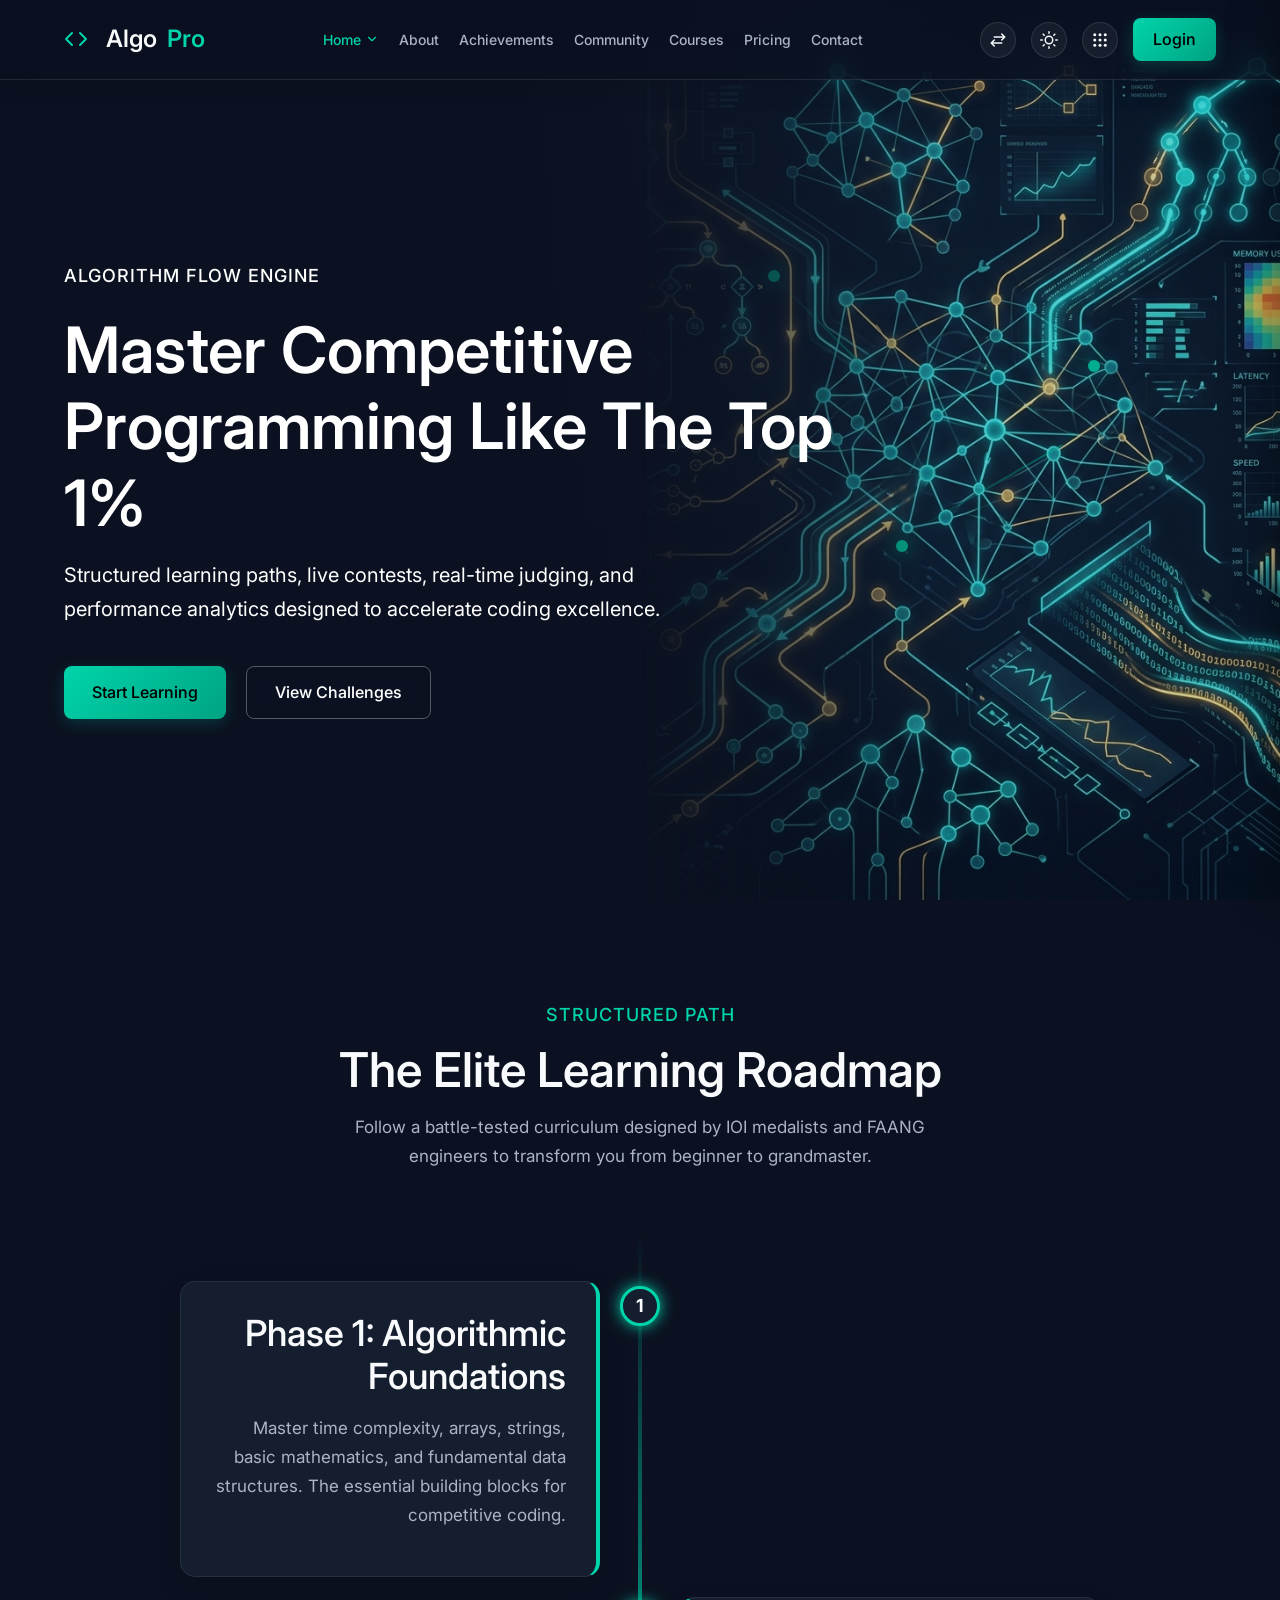
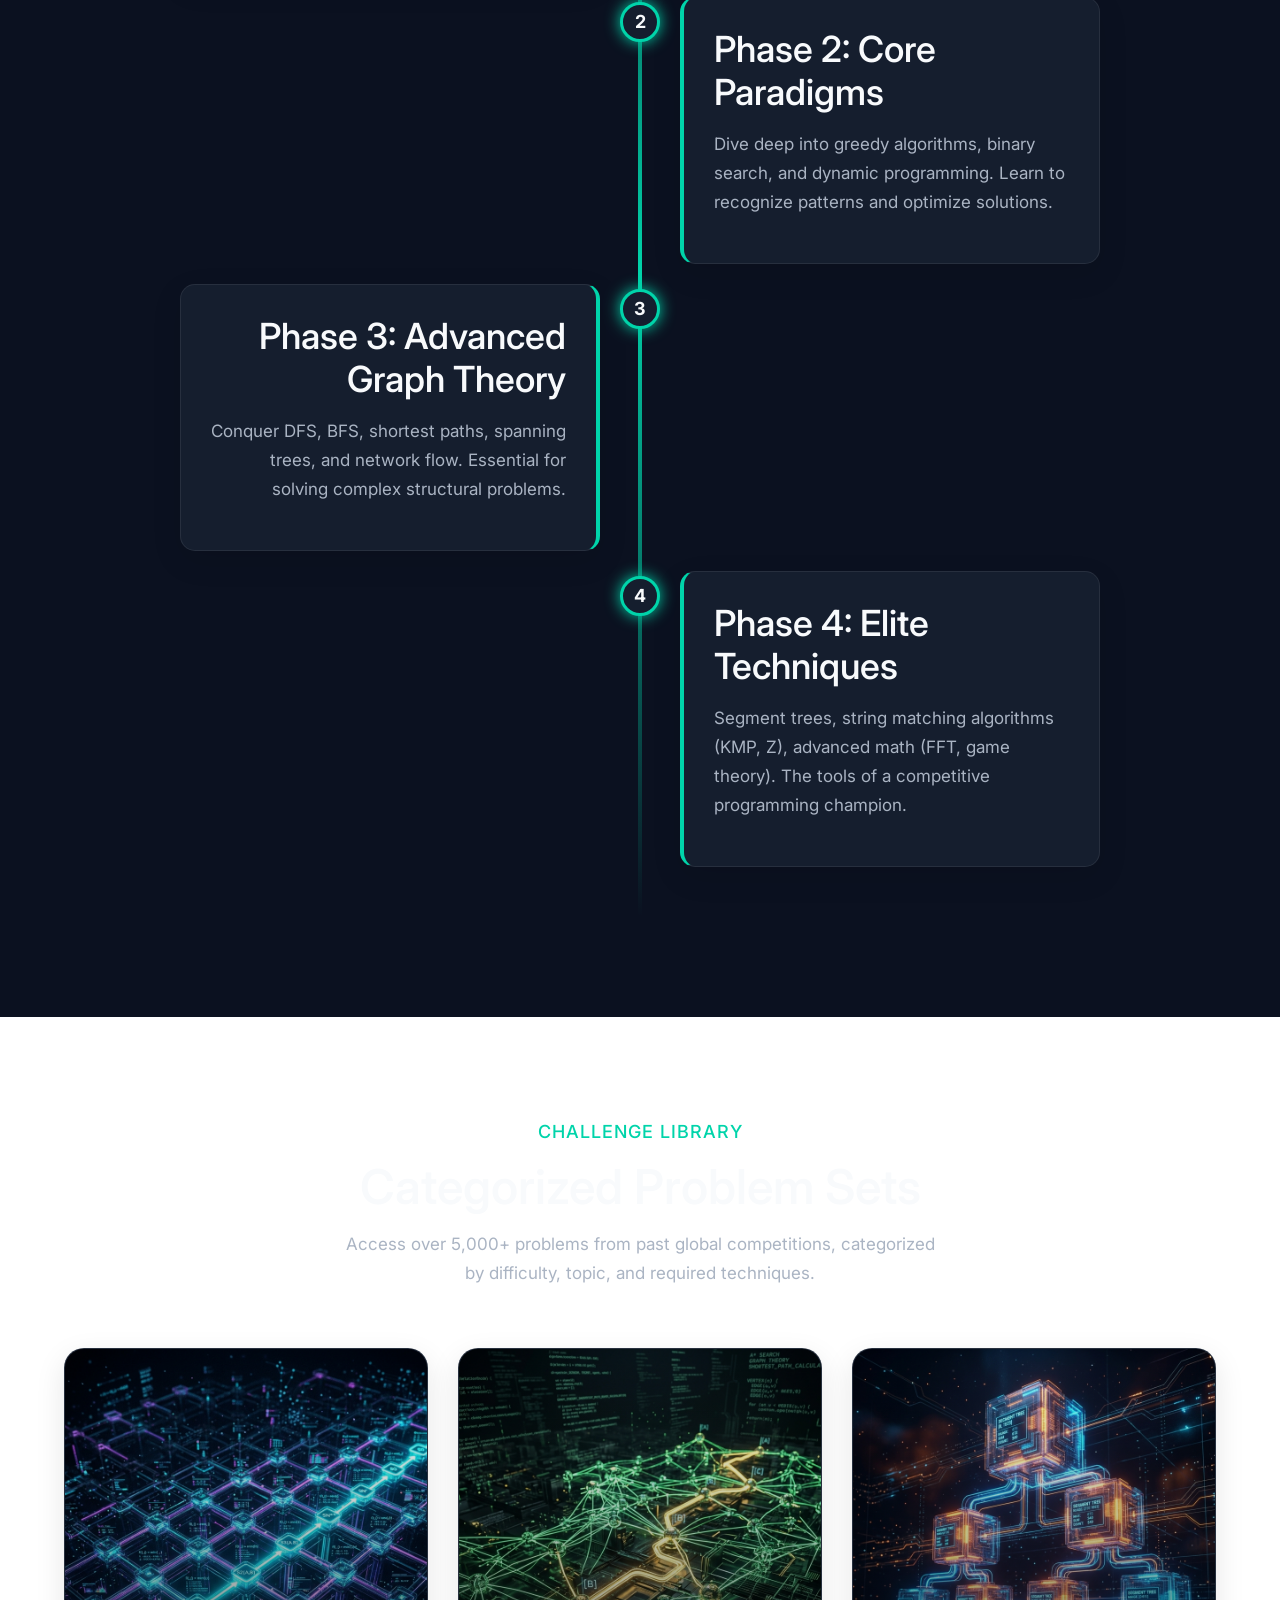
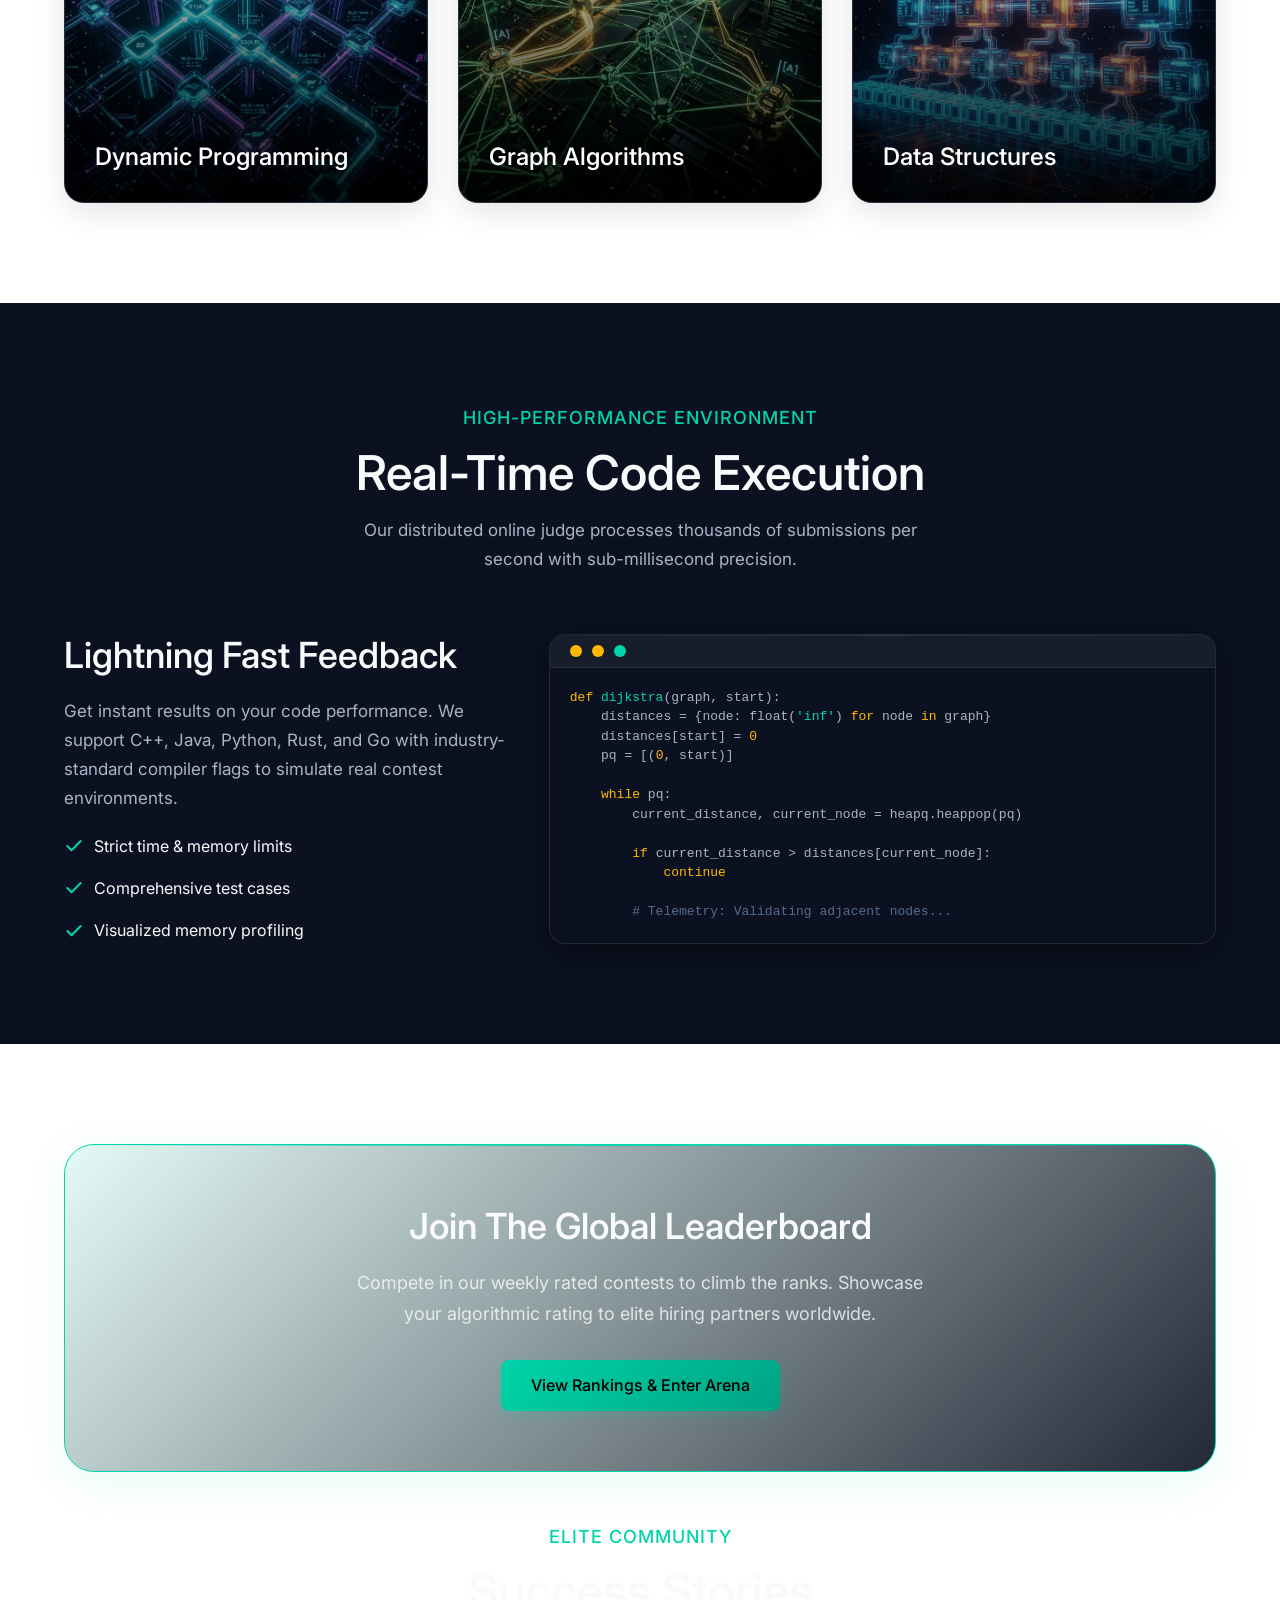
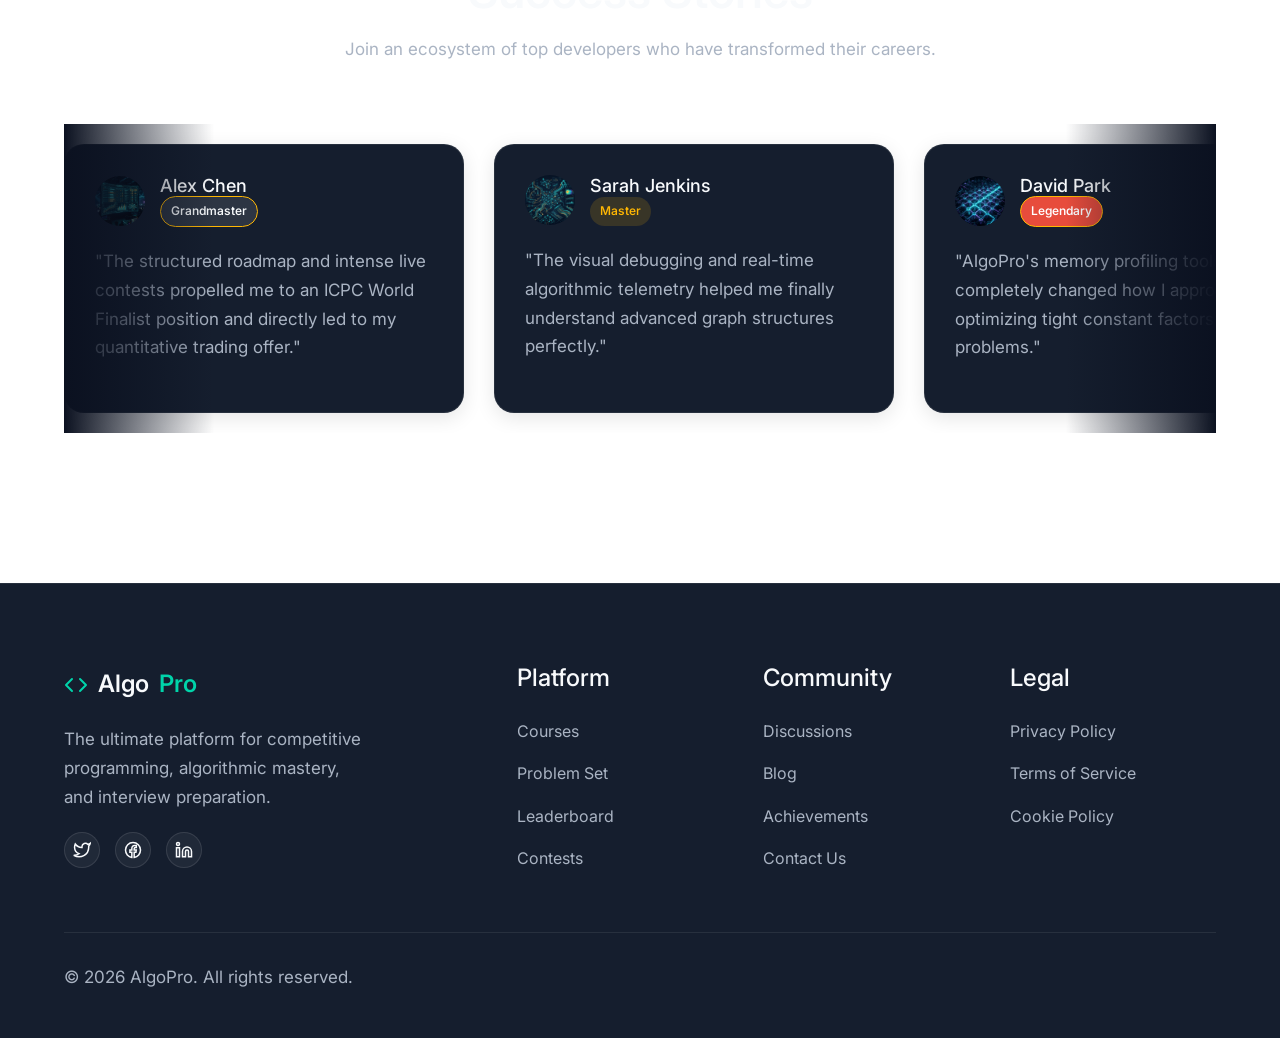
==== index.html @ b894b146 "Initial commit" ====
<!DOCTYPE html>
<html lang="en" data-theme="dark">
<head>
    <meta charset="UTF-8">
    <meta name="viewport" content="width=device-width, initial-scale=1.0">
    <title>AlgoPro | Competitive Programming & Algorithm Training</title>
    <meta name="description" content="Master Competitive Programming Like The Top 1%. Structured learning paths, live contests, real-time judging, and performance analytics designed to accelerate coding excellence.">
    <link rel="stylesheet" href="css/style.css">
    <link rel="stylesheet" href="css/rtl.css">
    <style>
        /* Home 1 Specific Animations */
        .algo-engine-container {
            position: absolute;
            top: 0;
            right: 0;
            width: 50%;
            height: 100%;
            overflow: hidden;
            z-index: 1;
            background-image: url('images/hero_1.png');
            background-size: cover;
            background-position: center;
            opacity: 0.8;
            mask-image: linear-gradient(to left, rgba(0,0,0,1) 50%, rgba(0,0,0,0) 100%);
            -webkit-mask-image: linear-gradient(to left, rgba(0,0,0,1) 50%, rgba(0,0,0,0) 100%);
        }

        [dir="rtl"] .algo-engine-container {
            right: auto;
            left: 0;
            mask-image: linear-gradient(to right, rgba(0,0,0,1) 50%, rgba(0,0,0,0) 100%);
            -webkit-mask-image: linear-gradient(to right, rgba(0,0,0,1) 50%, rgba(0,0,0,0) 100%);
        }

        .algo-node {
            position: absolute;
            width: 12px;
            height: 12px;
            background: var(--accent-color);
            border-radius: 50%;
            box-shadow: 0 0 20px var(--accent-color);
        }

        .algo-line {
            position: absolute;
            background: linear-gradient(90deg, transparent, var(--accent-color));
            height: 2px;
            transform-origin: left center;
            opacity: 0.5;
        }

        /* Generated nodes animation */
        @keyframes flowRight {
            0% { transform: translateX(0) scale(1); opacity: 0; }
            10% { opacity: 1; }
            90% { opacity: 1; }
            100% { transform: translateX(300px) scale(0.5); opacity: 0; }
        }

        /* Setup layout specifics */
        .hero {
            background: linear-gradient(90deg, #0B1120 40%, transparent 100%);
        }
        
        /* Force Dark Theme text in Hero section always */
        .hero h1, .hero p, .hero .subheading { color: #ffffff !important; }
        .hero .btn-outline { color: #ffffff !important; border-color: rgba(255,255,255,0.3) !important; }
        .hero .btn-outline:hover { border-color: #ffffff !important; background: rgba(255,255,255,0.1) !important; }
        
        .roadmap-container {
            max-width: 1000px;
            margin: 0 auto;
            position: relative;
            padding: 40px 0;
        }
        .roadmap-container::after {
            content: ''; position: absolute; width: 4px;
            background: linear-gradient(to bottom, transparent, var(--accent-color), transparent);
            top: 0; bottom: 0; left: 50%; margin-left: -2px; z-index: 1; border-radius: 2px;
        }
        .roadmap-card {
            padding: 10px 40px; position: relative; width: 50%; z-index: 2;
        }
        .roadmap-card:nth-child(odd) { left: 0; text-align: right; }
        .roadmap-card:nth-child(even) { left: 50%; }
        .roadmap-icon {
            position: absolute; width: 40px; height: 40px; right: -20px;
            background: var(--card-bg); border: 3px solid var(--accent-color); border-radius: 50%;
            top: 15px; z-index: 3; box-shadow: 0 0 15px var(--accent-color);
            display: flex; align-items: center; justify-content: center;
            color: var(--text-color); font-weight: bold; font-size: 18px;
        }
        .roadmap-card:nth-child(even) .roadmap-icon { left: -20px; }
        .roadmap-content {
            padding: 30px; background: var(--card-bg); border-radius: 15px;
            border: 1px solid var(--border-color); box-shadow: 0 10px 30px rgba(0,0,0,0.1);
            transition: all 0.3s ease; position: relative;
        }
        .roadmap-content:hover {
            transform: translateY(-5px); border-color: var(--accent-color);
            box-shadow: 0 15px 40px rgba(var(--accent-color-rgb, 0, 212, 170), 0.2);
        }
        .roadmap-card:nth-child(odd) .roadmap-content { border-right: 4px solid var(--accent-color); }
        .roadmap-card:nth-child(even) .roadmap-content { border-left: 4px solid var(--accent-color); }
        
        /* Mobile fixes */
        @media screen and (max-width: 768px) {
            .roadmap-container::after { left: 31px; }
            .roadmap-card { width: 100%; padding-left: 70px; padding-right: 25px; }
            .roadmap-card:nth-child(even) { left: 0%; }
            .roadmap-card:nth-child(odd) { text-align: left; }
            .roadmap-icon, .roadmap-card:nth-child(even) .roadmap-icon { left: 11px; right: auto; }
            .roadmap-card:nth-child(odd) .roadmap-content, .roadmap-card:nth-child(even) .roadmap-content {
                border-right: 1px solid var(--border-color); border-left: 4px solid var(--accent-color);
            }
        }
        
        /* RTL overrides */
        [dir="rtl"] .roadmap-card:nth-child(odd) { text-align: left; }
        [dir="rtl"] .roadmap-card:nth-child(odd) .roadmap-content { border-right: 1px solid var(--border-color); border-left: 4px solid var(--accent-color); }
        [dir="rtl"] .roadmap-card:nth-child(even) .roadmap-content { border-left: 1px solid var(--border-color); border-right: 4px solid var(--accent-color); }
        [dir="rtl"] .roadmap-icon { right: auto; left: -20px; }
        [dir="rtl"] .roadmap-card:nth-child(even) .roadmap-icon { left: auto; right: -20px; }
        @media screen and (max-width: 768px) {
            [dir="rtl"] .roadmap-container::after { left: auto; right: 31px; }
            [dir="rtl"] .roadmap-card { padding-left: 25px; padding-right: 70px; }
            [dir="rtl"] .roadmap-card:nth-child(odd) { text-align: right; }
            [dir="rtl"] .roadmap-icon, [dir="rtl"] .roadmap-card:nth-child(even) .roadmap-icon { left: auto; right: 11px; }
            [dir="rtl"] .roadmap-card:nth-child(odd) .roadmap-content, [dir="rtl"] .roadmap-card:nth-child(even) .roadmap-content {
                border-left: 1px solid var(--border-color); border-right: 4px solid var(--accent-color);
            }
        }
        
        /* Roadmap Animations */
        @keyframes slideInLeft { from { opacity: 0; transform: translateX(-50px); } to { opacity: 1; transform: translateX(0); } }
        @keyframes slideInRight { from { opacity: 0; transform: translateX(50px); } to { opacity: 1; transform: translateX(0); } }
        @keyframes popIn { from { opacity: 0; transform: scale(0.5); } to { opacity: 1; transform: scale(1); } }
        
        .roadmap-card { opacity: 0; }
        .roadmap-card.visible:nth-child(odd) { animation: slideInLeft 0.6s cubic-bezier(0.16, 1, 0.3, 1) forwards; }
        .roadmap-card.visible:nth-child(even) { animation: slideInRight 0.6s cubic-bezier(0.16, 1, 0.3, 1) forwards; }
        .roadmap-icon { opacity: 0; }
        .roadmap-card.visible .roadmap-icon { animation: popIn 0.5s cubic-bezier(0.16, 1, 0.3, 1) 0.3s forwards; }
        
        @media screen and (max-width: 768px) {
            .roadmap-card.visible:nth-child(even) { animation: slideInLeft 0.6s cubic-bezier(0.16, 1, 0.3, 1) forwards; }
        }
        
        /* RTL animation overrides */
        [dir="rtl"] .roadmap-card.visible:nth-child(odd) { animation: slideInRight 0.6s cubic-bezier(0.16, 1, 0.3, 1) forwards; }
        [dir="rtl"] .roadmap-card.visible:nth-child(even) { animation: slideInLeft 0.6s cubic-bezier(0.16, 1, 0.3, 1) forwards; }
        @media screen and (max-width: 768px) {
            [dir="rtl"] .roadmap-card.visible:nth-child(odd), [dir="rtl"] .roadmap-card.visible:nth-child(even) { animation: slideInRight 0.6s cubic-bezier(0.16, 1, 0.3, 1) forwards; }
        }
        
        /* Challenge Grid Redesign */
        .challenge-grid { display: grid; grid-template-columns: repeat(3, 1fr); gap: 30px; max-width: 1200px; margin: 0 auto; }
        .challenge-card { position: relative; border-radius: 20px; overflow: hidden; background: var(--card-bg); border: 1px solid var(--border-color); aspect-ratio: 4/5; display: flex; align-items: flex-end; box-shadow: 0 10px 30px rgba(0,0,0,0.1); cursor: pointer; }
        .challenge-bg { position: absolute; top: 0; left: 0; right: 0; bottom: 0; z-index: 1; overflow: hidden; }
        .challenge-bg img { width: 100%; height: 100%; object-fit: cover; transition: transform 0.6s cubic-bezier(0.16, 1, 0.3, 1); }
        .challenge-card:hover .challenge-bg img { transform: scale(1.1); }
        .challenge-bg::after { content: ''; position: absolute; inset: 0; background: linear-gradient(to top, rgba(0,0,0,0.9) 0%, rgba(0,0,0,0.3) 50%, transparent 100%); transition: all 0.4s ease; }
        .challenge-card:hover .challenge-bg::after { background: linear-gradient(to top, rgba(0,0,0,0.95) 0%, rgba(0,0,0,0.8) 60%, rgba(0,0,0,0.4) 100%); }
        .challenge-content { position: relative; z-index: 2; padding: 30px; width: 100%; }
        .challenge-content .card-title { color: #ffffff; margin-bottom: 0; transition: transform 0.4s ease; font-size: 24px; }
        .challenge-details { max-height: 0; opacity: 0; overflow: hidden; transition: all 0.4s cubic-bezier(0.16, 1, 0.3, 1); transform: translateY(20px); }
        .challenge-details p { color: rgba(255,255,255,0.8); margin-top: 15px; font-size: 15px; }
        .challenge-card:hover .challenge-details { max-height: 200px; opacity: 1; transform: translateY(0); }
        .challenge-card:hover .challenge-content .card-title { color: var(--accent-color); }
        @media screen and (max-width: 992px) { 
            .challenge-grid { grid-template-columns: repeat(2, 1fr); } 
            .challenge-card:last-child { grid-column: span 2; width: calc(50% - 15px); margin: 0 auto; }
        }
        @media screen and (max-width: 767px) {
            .challenge-grid { grid-template-columns: 1fr; }
            .challenge-card:last-child { grid-column: span 1; width: 100%; margin: 0; }
            .challenge-card { aspect-ratio: unset; height: 300px; }
            .challenge-bg::after { background: linear-gradient(to top, rgba(0,0,0,0.92) 0%, rgba(0,0,0,0.5) 60%, transparent 100%); }
            .challenge-card .challenge-details { max-height: 0; opacity: 0; transform: translateY(20px); }
            .challenge-card.active .challenge-details { max-height: 250px; opacity: 1; transform: translateY(0); }
            .challenge-card.active { height: auto; }
        }
        
        /* Elite Community Marquee & Banner */
        .community-marquee-wrapper { position: relative; width: 100%; overflow: hidden; padding: 20px 0; margin-bottom: 50px; z-index: 2; }
        .community-marquee-wrapper::before { content:''; position:absolute; top:0; left:0; bottom:0; width:150px; background:linear-gradient(90deg, var(--bg-color), transparent); z-index:3; pointer-events:none; }
        .community-marquee-wrapper::after { content:''; position:absolute; top:0; right:0; bottom:0; width:150px; background:linear-gradient(-90deg, var(--bg-color), transparent); z-index:3; pointer-events:none; }
        .community-marquee { display: flex; gap: 30px; width: max-content; animation: marqueeScroll 30s linear infinite; }
        .community-marquee:hover { animation-play-state: paused; }
        @keyframes marqueeScroll { 0% { transform: translateX(0); } 100% { transform: translateX(calc(-50% - 15px)); } }
        .marquee-card { width: 400px; background: var(--card-bg); border: 1px solid var(--border-color); border-radius: 20px; padding: 30px; display: flex; flex-direction: column; gap: 20px; box-shadow: 0 5px 20px rgba(0,0,0,0.1); transition: all 0.3s ease; }
        .marquee-card:hover { border-color: var(--accent-color); transform: scale(1.02); }
        .community-banner { max-width: 1200px; margin: 0 auto; background: linear-gradient(135deg, rgba(0, 212, 170, 0.1) 0%, rgba(11, 17, 32, 0.9) 100%); border: 1px solid var(--accent-color); border-radius: 30px; padding: 60px; text-align: center; box-shadow: 0 10px 40px rgba(0, 212, 170, 0.1); position: relative; overflow: hidden; }
        [data-theme="light"] .community-banner { background: linear-gradient(135deg, rgba(0, 212, 170, 0.1) 0%, rgba(255, 255, 255, 0.9) 100%); }
        .community-banner::before { content: ''; position: absolute; top: 0; left: 0; right: 0; height: 1px; background: linear-gradient(90deg, transparent, var(--accent-color), transparent); }
        [dir="rtl"] .community-marquee { animation: marqueeScrollRTL 30s linear infinite; }
        [dir="rtl"] .community-marquee-wrapper::before { background:linear-gradient(-90deg, var(--bg-color), transparent); }
        [dir="rtl"] .community-marquee-wrapper::after { background:linear-gradient(90deg, var(--bg-color), transparent); }
        @keyframes marqueeScrollRTL { 0% { transform: translateX(0); } 100% { transform: translateX(calc(50% + 15px)); } }
        /* Hero Section Responsive Fixes */
        @media screen and (max-width: 1024px) {
            .hero { text-align: center; justify-content: center; }
            .hero-content { display: flex; flex-direction: column; align-items: center; margin: 0 auto; z-index: 10; }
            .hero-actions { justify-content: center; }
        }
        @media screen and (max-width: 768px) {
            .hero { min-height: auto !important; padding-top: 140px !important; padding-bottom: 80px !important; }
            .hero-actions { flex-direction: column; width: 100%; gap: 15px; }
            .hero-actions .btn { width: 100%; box-sizing: border-box; margin: 0; }
        }
    </style>
    <link rel="icon" type="image/svg+xml" href="images/favicon.svg">
</head>
<body>

    <!-- Overlay for Mobile Menu -->
    <div class="overlay"></div>

        <!-- Navigation -->
    <nav class="navbar">
        <a href="index.html" class="navbar-brand" style="display: inline-flex; align-items: center;"><svg width="24" height="24" viewBox="0 0 24 24" fill="none" stroke="var(--accent-color)" stroke-width="2" stroke-linecap="round" stroke-linejoin="round" style="margin-right: 8px; flex-shrink: 0;"><polyline points="16 18 22 12 16 6"></polyline><polyline points="8 6 2 12 8 18"></polyline></svg>Algo<span>Pro</span></a>
        <div class="nav-links">
            <div class="nav-dropdown">
                <a href="index.html" class="active" style="display: flex; align-items: center; gap: 4px;">Home <svg width="14" height="14" viewBox="0 0 24 24" fill="none" stroke="currentColor" stroke-width="2" stroke-linecap="round" stroke-linejoin="round"><polyline points="6 9 12 15 18 9"></polyline></svg></a>
                <div class="nav-dropdown-content">
                    <a href="index.html">Home 1</a>
                    <a href="home-2.html">Home 2</a>
                </div>
            </div>
            <a href="about.html">About</a>
            <a href="achievements.html">Achievements</a>
            <a href="community.html">Community</a>
            <a href="courses.html">Courses</a>
            <a href="pricing.html">Pricing</a>
            <a href="contact.html">Contact</a>
        </div>
        <div class="nav-actions" style="display:flex; gap:15px; align-items:center;">
            <button class="nav-icon-btn rtl-toggle" title="Toggle RTL">
                <svg width="18" height="18" viewBox="0 0 24 24" fill="none" stroke="currentColor" stroke-width="2" stroke-linecap="round" stroke-linejoin="round"><path d="M17 4l4 4-4 4M7 20l-4-4 4-4M21 8H7M3 16h14"/></svg>
            </button>
            <button class="nav-icon-btn theme-toggle" title="Toggle Theme">
                <svg width="18" height="18" viewBox="0 0 24 24" fill="none" stroke="currentColor" stroke-width="2" stroke-linecap="round" stroke-linejoin="round"><circle cx="12" cy="12" r="5"/><path d="M12 1v2M12 21v2M4.22 4.22l1.42 1.42M18.36 18.36l1.42 1.42M1 12h2M21 12h2M4.22 19.78l1.42-1.42M18.36 5.64l1.42-1.42"/></svg>
            </button>
            <a href="dashboard.html" title="Dashboard" class="nav-icon-btn">
                <svg width="18" height="18" viewBox="0 0 24 24" fill="currentColor"><circle cx="5" cy="5" r="2"/><circle cx="12" cy="5" r="2"/><circle cx="19" cy="5" r="2"/><circle cx="5" cy="12" r="2"/><circle cx="12" cy="12" r="2"/><circle cx="19" cy="12" r="2"/><circle cx="5" cy="19" r="2"/><circle cx="12" cy="19" r="2"/><circle cx="19" cy="19" r="2"/></svg>
            </a>
            <a href="login.html" class="btn btn-primary" style="padding:8px 20px;">Login</a>
        </div>
        <button class="hamburger">
            <svg width="24" height="24" viewBox="0 0 24 24" fill="none" stroke="currentColor" stroke-width="2"><line x1="3" y1="12" x2="21" y2="12"></line><line x1="3" y1="6" x2="21" y2="6"></line><line x1="3" y1="18" x2="21" y2="18"></line></svg>
        </button>
    </nav>

    <!-- Offcanvas Menu -->
    <div class="offcanvas">
        <button class="offcanvas-close">&times;</button>
        <a href="index.html" class="navbar-brand mb-4">Algo<span>Pro</span></a>
        <div class="offcanvas-links">
            <a href="index.html">Home 1</a>
            <a href="home-2.html">Home 2</a>
            <a href="about.html">About</a>
            <a href="achievements.html">Achievements</a>
            <a href="community.html">Community</a>
            <a href="courses.html">Courses</a>
            <a href="pricing.html">Pricing</a>
            <a href="contact.html">Contact</a>
        </div>
        <div class="offcanvas-actions" style="margin-top: auto; padding-top: 20px; border-top: 1px solid var(--border-color); display: flex; flex-direction: column; gap: 15px;">
            <div style="display: flex; gap: 15px; justify-content: center;">
                <button class="rtl-toggle" title="Toggle RTL" style="background:none;border:none;color:var(--text-color);cursor:pointer;display:flex;align-items:center;"><svg width="24" height="24" viewBox="0 0 24 24" fill="none" stroke="currentColor" stroke-width="2"><path d="M3 12h14"/><path d="M13 8l4 4-4 4"/><path d="M11 4v16"/><path d="M7 4v16"/></svg></button>
                <button class="theme-toggle" title="Toggle Theme" style="background:none;border:none;color:var(--text-color);cursor:pointer;display:flex;align-items:center;"><svg width="24" height="24" viewBox="0 0 24 24" fill="none" stroke="currentColor" stroke-width="2"><circle cx="12" cy="12" r="5"/><path d="M12 1v2M12 21v2M4.22 4.22l1.42 1.42M18.36 18.36l1.42 1.42M1 12h2M21 12h2M4.22 19.78l1.42-1.42M18.36 5.64l1.42-1.42"/></svg></button>
            </div>
            <a href="dashboard.html" class="btn btn-outline" style="text-align: center;">Dashboard</a>
            <a href="login.html" class="btn btn-primary" style="text-align: center;">Login</a>
        </div>
    </div>

    <!-- Hero Section -->
    <section class="hero">
        <div class="algo-engine-container">
            <!-- Dynamic flow nodes will be added by JS, or keep the image static as the background -->
            <div class="algo-node anim-node" style="top:30%; left:20%;"></div>
            <div class="algo-node anim-node" style="top:60%; left:40%; animation-delay: 0.5s;"></div>
            <div class="algo-node anim-node" style="top:40%; left:70%; animation-delay: 1s;"></div>
            <div class="algo-line" style="top:30%; left:20%; width: 20%; transform: rotate(45deg);"></div>
            <div class="algo-line" style="top:60%; left:40%; width: 30%; transform: rotate(-30deg);"></div>
        </div>
        <div class="hero-content">
            <div class="subheading mb-4">Algorithm Flow Engine</div>
            <h1>Master Competitive Programming Like The Top 1%</h1>
            <p style="font-size: 20px; max-width: 650px;">Structured learning paths, live contests, real-time judging, and performance analytics designed to accelerate coding excellence.</p>
            <div class="hero-actions">
                <a href="courses.html" class="btn btn-primary">Start Learning</a>
                <a href="#" class="btn btn-outline">View Challenges</a>
            </div>
        </div>
    </section>

    <!-- Section 1: Learning Roadmap -->
    <section class="section" style="background: var(--bg-color);">
        <div class="section-header">
            <div class="subheading mb-2">Structured Path</div>
            <h2>The Elite Learning Roadmap</h2>
            <p>Follow a battle-tested curriculum designed by IOI medalists and FAANG engineers to transform you from beginner to grandmaster.</p>
        </div>
        <div class="roadmap-container">
            <div class="roadmap-card">
                <div class="roadmap-icon">1</div>
                <div class="roadmap-content">
                    <h3>Phase 1: Algorithmic Foundations</h3>
                    <p>Master time complexity, arrays, strings, basic mathematics, and fundamental data structures. The essential building blocks for competitive coding.</p>
                </div>
            </div>
            <div class="roadmap-card">
                <div class="roadmap-icon">2</div>
                <div class="roadmap-content">
                    <h3>Phase 2: Core Paradigms</h3>
                    <p>Dive deep into greedy algorithms, binary search, and dynamic programming. Learn to recognize patterns and optimize solutions.</p>
                </div>
            </div>
            <div class="roadmap-card">
                <div class="roadmap-icon">3</div>
                <div class="roadmap-content">
                    <h3>Phase 3: Advanced Graph Theory</h3>
                    <p>Conquer DFS, BFS, shortest paths, spanning trees, and network flow. Essential for solving complex structural problems.</p>
                </div>
            </div>
            <div class="roadmap-card">
                <div class="roadmap-icon">4</div>
                <div class="roadmap-content">
                    <h3>Phase 4: Elite Techniques</h3>
                    <p>Segment trees, string matching algorithms (KMP, Z), advanced math (FFT, game theory). The tools of a competitive programming champion.</p>
                </div>
            </div>
        </div>
        <script>
            document.addEventListener("DOMContentLoaded", () => {
                const observer = new IntersectionObserver(entries => {
                    entries.forEach(entry => {
                        if (entry.isIntersecting) {
                            entry.target.classList.add('visible');
                            observer.unobserve(entry.target);
                        }
                    });
                }, { threshold: 0.2 });
                document.querySelectorAll('.roadmap-card').forEach(card => observer.observe(card));
            });
        </script>
    </section>

    <!-- Section 2: Coding Challenge Categories -->
    <section class="section">
        <div class="section-header">
            <div class="subheading mb-2">Challenge Library</div>
            <h2>Categorized Problem Sets</h2>
            <p>Access over 5,000+ problems from past global competitions, categorized by difficulty, topic, and required techniques.</p>
        </div>
        <div class="challenge-grid">
            <div class="challenge-card">
                <div class="challenge-bg"><img src="images/dp_visual.png" alt="Dynamic Programming"></div>
                <div class="challenge-content">
                    <h3 class="card-title">Dynamic Programming</h3>
                    <div class="challenge-details">
                        <p class="card-desc">Master overlapping subproblems and optimal substructure. From knapsack to complex 3D state transitions.</p>
                        <a href="#" class="btn btn-outline btn-block mt-3" style="width:100%; border-color: rgba(255,255,255,0.2); color: white;">Explore DP</a>
                    </div>
                </div>
            </div>
            <div class="challenge-card">
                <div class="challenge-bg"><img src="images/graph_visual.png" alt="Graph Algorithms"></div>
                <div class="challenge-content">
                    <h3 class="card-title">Graph Algorithms</h3>
                    <div class="challenge-details">
                        <p class="card-desc">Traversals, shortest paths, strongly connected components, and tree algorithms. The core of complex routing.</p>
                        <a href="#" class="btn btn-outline btn-block mt-3" style="width:100%; border-color: rgba(255,255,255,0.2); color: white;">Explore Graphs</a>
                    </div>
                </div>
            </div>
            <div class="challenge-card">
                <div class="challenge-bg"><img src="images/ds_visual.png" alt="Data Structures"></div>
                <div class="challenge-content">
                    <h3 class="card-title">Data Structures</h3>
                    <div class="challenge-details">
                        <p class="card-desc">Advanced data structures including Segment Trees, Fenwick Trees, Heaps, and Disjoint Set Unions.</p>
                        <a href="#" class="btn btn-outline btn-block mt-3" style="width:100%; border-color: rgba(255,255,255,0.2); color: white;">Explore Data Structures</a>
                    </div>
                </div>
            </div>
        </div>
    </section>

    <!-- Section 3: Real-Time Judge Preview -->
    <section class="section" style="background: var(--bg-color);">
        <div class="section-header">
            <div class="subheading mb-2">High-Performance Environment</div>
            <h2>Real-Time Code Execution</h2>
            <p>Our distributed online judge processes thousands of submissions per second with sub-millisecond precision.</p>
        </div>
        <div class="grid-3" style="grid-template-columns: 1fr 1.5fr; gap: 40px;">
            <div class="fast-feedback-content">
                <h3 class="mb-4">Lightning Fast Feedback</h3>
                <p class="mb-4">Get instant results on your code performance. We support C++, Java, Python, Rust, and Go with industry-standard compiler flags to simulate real contest environments.</p>
                <ul class="tick-list">
                    <li>
                        <svg width="20" height="20" viewBox="0 0 24 24" fill="none" stroke="var(--accent-color)" stroke-width="2.5" stroke-linecap="round" stroke-linejoin="round"><polyline points="20 6 9 17 4 12"></polyline></svg> Strict time & memory limits
                    </li>
                    <li>
                        <svg width="20" height="20" viewBox="0 0 24 24" fill="none" stroke="var(--accent-color)" stroke-width="2.5" stroke-linecap="round" stroke-linejoin="round"><polyline points="20 6 9 17 4 12"></polyline></svg> Comprehensive test cases
                    </li>
                    <li>
                        <svg width="20" height="20" viewBox="0 0 24 24" fill="none" stroke="var(--accent-color)" stroke-width="2.5" stroke-linecap="round" stroke-linejoin="round"><polyline points="20 6 9 17 4 12"></polyline></svg> Visualized memory profiling
                    </li>
                </ul>
            </div>
            <div class="card" style="padding: 0; overflow: hidden; background: var(--bg-color);">
                <div style="padding: 10px 20px; background: rgba(255,255,255,0.05); display: flex; gap: 10px; border-bottom: 1px solid var(--border-color);">
                    <div style="width: 12px; height: 12px; border-radius: 50%; background: var(--highlight-color);"></div>
                    <div style="width: 12px; height: 12px; border-radius: 50%; background: #FFB703;"></div>
                    <div style="width: 12px; height: 12px; border-radius: 50%; background: #00D4AA;"></div>
                </div>
                <div style="padding: 20px; font-family: monospace; color: #AAB4C3; line-height: 1.5;">
                    <span style="color: #FFB703;">def</span> <span style="color: #00D4AA;">dijkstra</span>(graph, start):<br>
                    &nbsp;&nbsp;&nbsp;&nbsp;distances = {node: float(<span style="color: #00D4AA;">'inf'</span>) <span style="color: #FFB703;">for</span> node <span style="color: #FFB703;">in</span> graph}<br>
                    &nbsp;&nbsp;&nbsp;&nbsp;distances[start] = <span style="color: var(--highlight-color);">0</span><br>
                    &nbsp;&nbsp;&nbsp;&nbsp;pq = [(<span style="color: var(--highlight-color);">0</span>, start)]<br>
                    <br>
                    &nbsp;&nbsp;&nbsp;&nbsp;<span style="color: #FFB703;">while</span> pq:<br>
                    &nbsp;&nbsp;&nbsp;&nbsp;&nbsp;&nbsp;&nbsp;&nbsp;current_distance, current_node = heapq.heappop(pq)<br>
                    <br>
                    &nbsp;&nbsp;&nbsp;&nbsp;&nbsp;&nbsp;&nbsp;&nbsp;<span style="color: #FFB703;">if</span> current_distance > distances[current_node]:<br>
                    &nbsp;&nbsp;&nbsp;&nbsp;&nbsp;&nbsp;&nbsp;&nbsp;&nbsp;&nbsp;&nbsp;&nbsp;<span style="color: #FFB703;">continue</span><br>
                    <br>
                    &nbsp;&nbsp;&nbsp;&nbsp;&nbsp;&nbsp;&nbsp;&nbsp;<span style="color: #556B8D;"># Telemetry: Validating adjacent nodes...</span><br>
                </div>
            </div>
        </div>
    </section>

    <!-- Section 4: Success Stories & Community Rankings -->
    <section class="section">
        <div class="community-banner" style="margin-bottom: 50px;">
            <h2 style="font-size: 36px; margin-bottom: 20px;">Join The Global Leaderboard</h2>
            <p style="font-size: 18px; color: var(--text-color); max-width: 600px; margin: 0 auto 30px auto; opacity: 0.8;">Compete in our weekly rated contests to climb the ranks. Showcase your algorithmic rating to elite hiring partners worldwide.</p>
            <a href="#" class="btn btn-primary" style="padding: 12px 30px; font-size: 16px;">View Rankings & Enter Arena</a>
        </div>
        
        <div class="section-header">
            <div class="subheading mb-2">Elite Community</div>
            <h2>Success Stories</h2>
            <p>Join an ecosystem of top developers who have transformed their careers.</p>
        </div>
        
        <div class="community-marquee-wrapper">
            <div class="community-marquee">
                <!-- Original Set -->
                <div class="marquee-card">
                    <div style="display: flex; align-items: center; gap: 15px;">
                        <div style="width: 50px; height: 50px; border-radius: 50%; background: var(--border-color); overflow: hidden;">
                            <img src="images/hero_2.png" alt="Avatar" style="width: 100%; height: 100%; object-fit: cover;">
                        </div>
                        <div>
                            <h4 style="margin: 0; font-size: 18px;">Alex Chen</h4>
                            <span class="badge badge-hard">Grandmaster</span>
                        </div>
                    </div>
                    <p class="card-desc">"The structured roadmap and intense live contests propelled me to an ICPC World Finalist position and directly led to my quantitative trading offer."</p>
                </div>
                <div class="marquee-card">
                    <div style="display: flex; align-items: center; gap: 15px;">
                        <div style="width: 50px; height: 50px; border-radius: 50%; background: var(--border-color); overflow: hidden;">
                            <img src="images/hero_1.png" alt="Avatar" style="width: 100%; height: 100%; object-fit: cover;">
                        </div>
                        <div>
                            <h4 style="margin: 0; font-size: 18px;">Sarah Jenkins</h4>
                            <span class="badge badge-medium">Master</span>
                        </div>
                    </div>
                    <p class="card-desc">"The visual debugging and real-time algorithmic telemetry helped me finally understand advanced graph structures perfectly."</p>
                </div>
                <div class="marquee-card">
                    <div style="display: flex; align-items: center; gap: 15px;">
                        <div style="width: 50px; height: 50px; border-radius: 50%; background: var(--border-color); overflow: hidden;">
                            <img src="images/dp_visual.png" alt="Avatar" style="width: 100%; height: 100%; object-fit: cover;">
                        </div>
                        <div>
                            <h4 style="margin: 0; font-size: 18px;">David Park</h4>
                            <span class="badge badge-hard" style="background: #e74c3c; color: white;">Legendary</span>
                        </div>
                    </div>
                    <p class="card-desc">"AlgoPro's memory profiling tools completely changed how I approach optimizing tight constant factors in DP problems."</p>
                </div>
                <div class="marquee-card">
                    <div style="display: flex; align-items: center; gap: 15px;">
                        <div style="width: 50px; height: 50px; border-radius: 50%; background: var(--border-color); overflow: hidden;">
                            <img src="images/ds_visual.png" alt="Avatar" style="width: 100%; height: 100%; object-fit: cover;">
                        </div>
                        <div>
                            <h4 style="margin: 0; font-size: 18px;">Elena Rostova</h4>
                            <span class="badge badge-easy">Candidate Master</span>
                        </div>
                    </div>
                    <p class="card-desc">"From struggling with basic Segment Trees to writing persistent variations blindfolded. The best learning platform available."</p>
                </div>
                <!-- Duplicated Set for infinite loop -->
                <div class="marquee-card">
                    <div style="display: flex; align-items: center; gap: 15px;">
                        <div style="width: 50px; height: 50px; border-radius: 50%; background: var(--border-color); overflow: hidden;">
                            <img src="images/hero_2.png" alt="Avatar" style="width: 100%; height: 100%; object-fit: cover;">
                        </div>
                        <div>
                            <h4 style="margin: 0; font-size: 18px;">Alex Chen</h4>
                            <span class="badge badge-hard">Grandmaster</span>
                        </div>
                    </div>
                    <p class="card-desc">"The structured roadmap and intense live contests propelled me to an ICPC World Finalist position and directly led to my quantitative trading offer."</p>
                </div>
                <div class="marquee-card">
                    <div style="display: flex; align-items: center; gap: 15px;">
                        <div style="width: 50px; height: 50px; border-radius: 50%; background: var(--border-color); overflow: hidden;">
                            <img src="images/hero_1.png" alt="Avatar" style="width: 100%; height: 100%; object-fit: cover;">
                        </div>
                        <div>
                            <h4 style="margin: 0; font-size: 18px;">Sarah Jenkins</h4>
                            <span class="badge badge-medium">Master</span>
                        </div>
                    </div>
                    <p class="card-desc">"The visual debugging and real-time algorithmic telemetry helped me finally understand advanced graph structures perfectly."</p>
                </div>
                <div class="marquee-card">
                    <div style="display: flex; align-items: center; gap: 15px;">
                        <div style="width: 50px; height: 50px; border-radius: 50%; background: var(--border-color); overflow: hidden;">
                            <img src="images/dp_visual.png" alt="Avatar" style="width: 100%; height: 100%; object-fit: cover;">
                        </div>
                        <div>
                            <h4 style="margin: 0; font-size: 18px;">David Park</h4>
                            <span class="badge badge-hard" style="background: #e74c3c; color: white;">Legendary</span>
                        </div>
                    </div>
                    <p class="card-desc">"AlgoPro's memory profiling tools completely changed how I approach optimizing tight constant factors in DP problems."</p>
                </div>
                <div class="marquee-card">
                    <div style="display: flex; align-items: center; gap: 15px;">
                        <div style="width: 50px; height: 50px; border-radius: 50%; background: var(--border-color); overflow: hidden;">
                            <img src="images/ds_visual.png" alt="Avatar" style="width: 100%; height: 100%; object-fit: cover;">
                        </div>
                        <div>
                            <h4 style="margin: 0; font-size: 18px;">Elena Rostova</h4>
                            <span class="badge badge-easy">Candidate Master</span>
                        </div>
                    </div>
                    <p class="card-desc">"From struggling with basic Segment Trees to writing persistent variations blindfolded. The best learning platform available."</p>
                </div>
            </div>
        </div>
    </section>

    <!-- Footer -->
    <footer class="footer">
        <div class="footer-grid">
            <div class="footer-col">
                <a href="index.html" class="navbar-brand mb-4">
                    <svg width="24" height="24" viewBox="0 0 24 24" fill="none" stroke="var(--accent-color)" stroke-width="2" stroke-linecap="round" stroke-linejoin="round">
                        <polyline points="16 18 22 12 16 6"></polyline>
                        <polyline points="8 6 2 12 8 18"></polyline>
                    </svg>
                    Algo<span>Pro</span>
                </a>
                <p style="margin-top: 20px; max-width: 300px;">The ultimate platform for competitive programming, algorithmic mastery, and interview preparation.</p>
                <div class="footer-social" style="display: flex; gap: 15px; margin-top: 20px;">
                    <a href="#" class="nav-icon-btn" title="Twitter"><svg width="18" height="18" viewBox="0 0 24 24" fill="none" stroke="currentColor" stroke-width="2"><path d="M23 3a10.9 10.9 0 0 1-3.14 1.53 4.48 4.48 0 0 0-7.86 3v1A10.66 10.66 0 0 1 3 4s-4 9 5 13a11.64 11.64 0 0 1-7 2c9 5 20 0 20-11.5a4.5 4.5 0 0 0-.08-.83A7.72 7.72 0 0 0 23 3z"/></svg></a>
                    <a href="#" class="nav-icon-btn" title="Facebook"><svg width="18" height="18" viewBox="0 0 24 24" fill="none" stroke="currentColor" stroke-width="2"><path d="M12 2.04c-5.5 0-10 4.49-10 10.02 0 5 3.66 9.15 8.44 9.9v-7H7.9v-2.9h2.54V9.85c0-2.51 1.49-3.89 3.78-3.89 1.09 0 2.23.19 2.23.19v2.47h-1.26c-1.24 0-1.63.77-1.63 1.56v1.88h2.78l-.45 2.9h-2.33v7a10 10 0 0 0 8.45-9.9c0-5.53-4.5-10.02-10-10.02z"/></svg></a>
                    <a href="#" class="nav-icon-btn" title="LinkedIn"><svg width="18" height="18" viewBox="0 0 24 24" fill="none" stroke="currentColor" stroke-width="2"><path d="M16 8a6 6 0 0 1 6 6v7h-4v-7a2 2 0 0 0-2-2 2 2 0 0 0-2 2v7h-4v-7a6 6 0 0 1 6-6z"/><rect x="2" y="9" width="4" height="12"/><circle cx="4" cy="4" r="2"/></svg></a>
                </div>
            </div>
            <div class="footer-col">
                <h4>Platform</h4>
                <div class="footer-links">
                    <a href="courses.html">Courses</a>
                    <a href="#">Problem Set</a>
                    <a href="#">Leaderboard</a>
                    <a href="contests.html">Contests</a>
                </div>
            </div>
            <div class="footer-col">
                <h4>Community</h4>
                <div class="footer-links">
                    <a href="community.html">Discussions</a>
                    <a href="#">Blog</a>
                    <a href="achievements.html">Achievements</a>
                    <a href="contact.html">Contact Us</a>
                </div>
            </div>
            <div class="footer-col">
                <h4>Legal</h4>
                <div class="footer-links">
                    <a href="#">Privacy Policy</a>
                    <a href="#">Terms of Service</a>
                    <a href="#">Cookie Policy</a>
                </div>
            </div>
        </div>
        <div class="footer-bottom">
            <p>&copy; 2026 AlgoPro. All rights reserved.</p>
        </div>
    </footer>

    <script src="js/main.js"></script>
    <button class="back-to-top" id="backToTop" title="Go to top"><svg width="24" height="24" viewBox="0 0 24 24" fill="none" stroke="currentColor" stroke-width="2" stroke-linecap="round" stroke-linejoin="round"><polyline points="18 15 12 9 6 15"></polyline></svg></button>
</body>
</html>
---- css/style.css ----
@import url('https://fonts.googleapis.com/css2?family=Inter:wght@400;430;450;500;520;540;550;560;580&display=swap');

:root {
  --primary-color: #0F172A;
  --accent-color: #00D4AA;
  --highlight-color: #FFB703;
  --text-color: #F8FAFC;
  --text-secondary: #AAB4C3;
  --card-bg: #151E2E;
  --border-color: rgba(255, 255, 255, 0.08);
  --bg-color: #0B1120;
  --bg-gradient: radial-gradient(circle at 50% 0%, #141f32 0%, #0b1120 70%);
  --nav-bg: rgba(11, 17, 32, 0.7);
  --icon-bg: rgba(255, 255, 255, 0.05);
  --card-shadow: 0 8px 32px rgba(0, 0, 0, 0.4);
  --glass-border: rgba(255, 255, 255, 0.1);
  --glass-bg: rgba(21, 30, 46, 0.6);
  --primary-glow: 0 0 20px rgba(0, 212, 170, 0.4);
  --highlight-glow: 0 0 20px rgba(255, 183, 3, 0.4);
  
  /* Layout variables */
  --section-padding: 100px 5%;
  --border-radius: 16px;
  --transition: all 0.4s cubic-bezier(0.16, 1, 0.3, 1);
  --header-height: 80px;
}

[data-theme="light"] {
  --primary-color: #0F172A; /* Kept for brand elements if needed, or adjust */
  --bg-color: #F6F8FC;
  --card-bg: #FFFFFF;
  --text-color: #0F172A;
  --text-secondary: #475569;
  --border-color: rgba(0, 0, 0, 0.08);
  --nav-bg: rgba(255, 255, 255, 0.85);
  --icon-bg: rgba(0, 0, 0, 0.05);
  --bg-gradient: linear-gradient(180deg, #F0F4F8 0%, #F6F8FC 100%);
  --glass-border: rgba(0, 0, 0, 0.05);
  --glass-bg: rgba(255, 255, 255, 0.8);
  --card-shadow: 0 8px 32px rgba(0, 0, 0, 0.05);
}

* {
  margin: 0;
  padding: 0;
  box-sizing: border-box;
}


body {
  font-family: 'Inter', sans-serif;
  background: var(--bg-gradient);
  background-attachment: fixed;
  color: var(--text-color);
  overflow-x: hidden;
  line-height: 1.7;
}

/* Global horizontal scroll prevention */
html {
  overflow-x: hidden;
  max-width: 100%;
}

@media (max-width: 768px) {
  * {
    max-width: 100%;
    box-sizing: border-box;
  }
  section, .section, .container, footer, nav {
    max-width: 100vw;
    overflow-x: hidden;
  }
}

/* Typography */
h1, h2, h3, h4, h5, h6 {
  color: var(--text-color);
  margin-bottom: 1rem;
  line-height: 1.2;
}

h1 { font-size: clamp(48px, 6vw, 64px); font-weight: 580; }
h2 { font-size: clamp(36px, 5vw, 48px); font-weight: 560; }
h3 { font-size: clamp(28px, 4vw, 36px); font-weight: 540; }
h4, h5, h6 { font-size: clamp(20px, 2.5vw, 24px); font-weight: 500; }
p { font-size: clamp(15px, 1.5vw, 17px); font-weight: 400; margin-bottom: 1rem; color: var(--text-secondary); }
.subheading { font-weight: 500; font-size: 18px; color: var(--accent-color); text-transform: uppercase; letter-spacing: 1px; }
.caption { font-weight: 400; font-size: 12px; color: var(--text-secondary); }
b, strong { font-weight: 550; color: var(--text-color); }

a { text-decoration: none; color: inherit; transition: var(--transition); }
ul { list-style: none; }

/* Buttons */
.btn {
  display: inline-flex;
  align-items: center;
  justify-content: center;
  padding: 12px 28px;
  font-weight: 520;
  border-radius: 8px;
  cursor: pointer;
  transition: var(--transition);
  border: none;
  font-size: 16px;
  gap: 8px;
}

.btn-primary {
  background: linear-gradient(135deg, var(--accent-color), #00A383);
  color: #000;
  box-shadow: 0 4px 15px rgba(0, 212, 170, 0.2);
}

.btn-primary:hover {
  transform: translateY(-3px);
  box-shadow: var(--primary-glow);
}

.btn-outline {
  background-color: transparent;
  color: var(--text-color);
  border: 1px solid var(--border-color);
  backdrop-filter: blur(4px);
}

.btn-outline:hover {
  border-color: var(--accent-color);
  color: var(--accent-color);
  background: rgba(0, 212, 170, 0.05);
  transform: translateY(-2px);
}

.btn-highlight {
  background: linear-gradient(135deg, var(--highlight-color), #D49600);
  color: #000;
  box-shadow: 0 4px 15px rgba(255, 183, 3, 0.2);
}

.btn-highlight:hover {
  transform: translateY(-3px);
  box-shadow: var(--highlight-glow);
}

/* Navbar */
.navbar {
  position: fixed;
  top: 0;
  left: 0;
  width: 100%;
  height: var(--header-height);
  padding: 0 5%;
  display: flex;
  justify-content: space-between;
  align-items: center;
  z-index: 1000;
  background: var(--nav-bg);
  backdrop-filter: blur(20px);
  -webkit-backdrop-filter: blur(20px);
  border-bottom: 1px solid var(--glass-border);
  box-shadow: 0 4px 30px rgba(0, 0, 0, 0.1);
}

.navbar-brand {
  font-size: 24px;
  font-weight: 580;
  color: var(--text-color);
  display: flex;
  align-items: center;
  gap: 10px;
}

.navbar-brand span {
  color: var(--accent-color);
}

.nav-links {
  display: flex;
  gap: 20px;
  align-items: center;
}

.nav-links a {
  font-weight: 500;
  color: var(--text-secondary);
  font-size: 14px;
}

.nav-links a:hover, .nav-links a.active {
  color: var(--accent-color);
}

/* Dropdown */
.nav-dropdown {
  position: relative;
  display: inline-block;
  padding: 10px 0;
}

.nav-dropdown-content {
  display: none;
  position: absolute;
  background: var(--glass-bg);
  backdrop-filter: blur(16px);
  -webkit-backdrop-filter: blur(16px);
  border: 1px solid var(--glass-border);
  border-radius: 12px;
  min-width: 160px;
  box-shadow: var(--card-shadow);
  z-index: 1000;
  top: 100%;
  left: 0;
  padding: 10px 0;
}

.nav-dropdown-content a {
  color: var(--text-color);
  padding: 10px 20px;
  display: block;
}

.nav-dropdown-content a:hover {
  background: rgba(0, 212, 170, 0.1);
  color: var(--accent-color);
}

.nav-dropdown:hover .nav-dropdown-content {
  display: block;
  animation: fadeIn 0.2s ease-out;
}

/* Nav Icons */
.nav-icon-btn {
  width: 36px;
  height: 36px;
  border-radius: 50%;
  background: var(--icon-bg);
  border: 1px solid var(--glass-border);
  color: var(--text-color);
  display: flex;
  align-items: center;
  justify-content: center;
  cursor: pointer;
  transition: var(--transition);
  padding: 0;
}

.nav-icon-btn:hover {
  background: var(--accent-color);
  color: #000;
  box-shadow: var(--primary-glow);
  transform: translateY(-2px);
  border-color: var(--accent-color);
}

.nav-actions {
  display: flex;
  gap: 15px;
  align-items: center;
}

.hamburger {
  display: none;
  background: none;
  border: none;
  color: var(--text-color);
  font-size: 24px;
  cursor: pointer;
}

/* Offcanvas Menu */
.offcanvas {
  position: fixed;
  top: 0;
  right: -320px;
  width: 320px;
  height: 100vh;
  background: var(--glass-bg);
  backdrop-filter: blur(24px);
  -webkit-backdrop-filter: blur(24px);
  z-index: 1001;
  transition: right 0.5s cubic-bezier(0.16, 1, 0.3, 1);
  border-left: 1px solid var(--glass-border);
  box-shadow: -10px 0 40px rgba(0, 0, 0, 0.3);
  padding: 30px;
  display: flex;
  flex-direction: column;
}

.offcanvas.open {
  right: 0;
}

.offcanvas-close {
  position: absolute;
  top: 20px;
  right: 20px;
  background: none;
  border: none;
  color: var(--text-color);
  font-size: 24px;
  cursor: pointer;
}

.offcanvas-links {
  margin-top: 50px;
  display: flex;
  flex-direction: column;
  gap: 20px;
}

.offcanvas-links a {
  font-size: 18px;
  font-weight: 500;
  color: var(--text-color);
}

.overlay {
  position: fixed;
  top: 0;
  left: 0;
  width: 100%;
  height: 100%;
  background: rgba(0, 0, 0, 0.5);
  z-index: 1000;
  opacity: 0;
  visibility: hidden;
  transition: all 0.3s ease;
  backdrop-filter: blur(4px);
}

.overlay.show {
  opacity: 1;
  visibility: visible;
}

/* Hero Section */
.hero {
  min-height: 100vh;
  padding: calc(var(--header-height) + 50px) 5% 50px;
  display: flex;
  align-items: center;
  position: relative;
  overflow: hidden;
}

.hero-content {
  position: relative;
  z-index: 2;
  max-width: 800px;
}

.hero-actions {
  display: flex;
  gap: 20px;
  margin-top: 40px;
}

.hero-bg-anim {
  position: absolute;
  top: 0;
  right: 0;
  width: 50%;
  height: 100%;
  z-index: 1;
  display: flex;
  align-items: center;
  justify-content: center;
}

/* Small Hero */
.small-hero {
  padding: calc(var(--header-height) + 100px) 5% 100px;
  background: radial-gradient(circle at 50% 100%, var(--icon-bg) 0%, transparent 60%);
  text-align: center;
  border-bottom: 1px solid var(--glass-border);
  position: relative;
  overflow: hidden;
}

.small-hero::before {
  content: '';
  position: absolute;
  top: -50%; left: 50%; transform: translateX(-50%);
  width: 600px; height: 600px;
  background: radial-gradient(circle, rgba(0, 212, 170, 0.05) 0%, transparent 70%);
  z-index: 0;
  pointer-events: none;
}

.small-hero h1, .small-hero p, .small-hero .badge {
  position: relative;
  z-index: 2;
}

.small-hero h1 {
  font-size: clamp(48px, 5vw, 64px);
  margin-bottom: 20px;
}

.small-hero p {
  max-width: 600px;
  margin: 0 auto;
}

/* Sections */
.section {
  padding: var(--section-padding);
}

.section-header {
  text-align: center;
  margin-bottom: 60px;
}

.section-header h2 {
  margin-bottom: 15px;
}

.section-header p {
  max-width: 600px;
  margin: 0 auto;
}

/* Grid Layouts */
.grid-2, .grid-2-2to1, .grid-2-1to2, .grid-3, .grid-4 {
  display: grid;
  gap: 30px;
}
.grid-2 { grid-template-columns: repeat(2, 1fr); }
.grid-2-2to1 { grid-template-columns: 2fr 1fr; }
.grid-2-1to2 { grid-template-columns: 1fr 2fr; }
.grid-3 { grid-template-columns: repeat(3, 1fr); }
.grid-4 { grid-template-columns: repeat(4, 1fr); gap: 20px; }

/* Cards */
.card {
  background: var(--glass-bg);
  backdrop-filter: blur(16px);
  -webkit-backdrop-filter: blur(16px);
  border: 1px solid var(--glass-border);
  border-radius: var(--border-radius);
  padding: 40px;
  display: flex;
  flex-direction: column;
  transition: var(--transition);
  height: 100%;
  box-shadow: var(--card-shadow);
  position: relative;
  overflow: hidden;
}

.card::before {
  content: '';
  position: absolute;
  top: 0; left: 0; right: 0; height: 1px;
  background: linear-gradient(90deg, transparent, rgba(255,255,255,0.2), transparent);
  opacity: 0.5;
}

.card:hover {
  border-color: rgba(0, 212, 170, 0.3);
  transform: translateY(-8px);
  box-shadow: 0 20px 40px rgba(0, 0, 0, 0.6), var(--primary-glow);
}

.card-icon {
  width: 50px;
  height: 50px;
  background: rgba(0, 212, 170, 0.1);
  color: var(--accent-color);
  border-radius: 10px;
  display: flex;
  align-items: center;
  justify-content: center;
  font-size: 24px;
  margin-bottom: 20px;
}

.card-title {
  font-size: 24px;
  font-weight: 540;
  margin-bottom: 15px;
  color: var(--text-color);
}

.card-desc {
  flex-grow: 1;
  margin-bottom: 20px;
}

.card-footer {
  margin-top: auto;
}

.cert-footer {
  display: flex;
  justify-content: space-between;
  align-items: center;
  gap: 15px;
}

/* Responsive Rules */
@media (max-width: 1024px) {
  .nav-links, .navbar .nav-actions {
    display: none !important;
  }
  
  .hamburger {
    display: block;
  }
  
  .grid-2, .grid-2-2to1, .grid-2-1to2, .grid-3, .grid-4 {
    grid-template-columns: 1fr !important;
  }
  
  .hero-bg-anim {
    width: 100%;
    opacity: 0.3;
    z-index: 0;
  }
  
  .mobile-center-flex {
    justify-content: center !important;
  }
}

@media (max-width: 767px) {
  .grid-3 {
    grid-template-columns: 1fr;
  }
  
  /* Odd counts: Last card centered for tablet (2x2 grid) and mobile (not strictly necessary for mobile as it's 1 column, but keeping structure) */
  /* If 3 items in a 2 column grid, make last span 2 columns */
}

@media (max-width: 767px) {
  .cert-footer {
    flex-direction: column;
    text-align: center;
    align-items: center;
    justify-content: center;
  }
  
  .mobile-center-card {
    text-align: center;
  }
  .mobile-center-card .flex-header {
    flex-direction: column !important;
    align-items: center !important;
  }
  .mobile-center-card .flex-footer {
    justify-content: center !important;
  }
}

@media (min-width: 768px) and (max-width: 1024px) {
  .grid-3 {
    grid-template-columns: repeat(2, 1fr);
  }
  .grid-3 > *:last-child:nth-child(odd) {
    grid-column: 1 / -1;
    justify-self: center;
    width: calc(50% - 15px); /* Half width minus half gap to match other cards */
  }
}

/* Custom Table */
.table-responsive {
  width: 100%;
  overflow-x: auto;
  -webkit-overflow-scrolling: touch;
  background: var(--glass-bg);
  backdrop-filter: blur(16px);
  -webkit-backdrop-filter: blur(16px);
  border: 1px solid var(--glass-border);
  border-radius: var(--border-radius);
  box-shadow: var(--card-shadow);
}

table {
  width: 100%;
  border-collapse: collapse;
  text-align: left;
}

th, td {
  padding: 18px 24px;
  border-bottom: 1px solid var(--glass-border);
  white-space: nowrap;
}

th {
  background: rgba(255, 255, 255, 0.03);
  font-weight: 560;
  color: var(--text-color);
  text-transform: uppercase;
  font-size: 14px;
  letter-spacing: 1px;
}

tr {
  transition: var(--transition);
}

tr:last-child td {
  border-bottom: none;
}

tr:hover td {
  background: rgba(0, 212, 170, 0.05);
  color: var(--text-color);
}

/* Footer */
.footer {
  background: var(--card-bg);
  border-top: 1px solid var(--border-color);
  padding: 80px 5% 30px;
}

.footer-grid {
  display: grid;
  grid-template-columns: 2fr 1fr 1fr 1fr;
  gap: 40px;
  margin-bottom: 60px;
}

.footer-col h4 {
  margin-bottom: 25px;
}

.footer-links {
  display: flex;
  flex-direction: column;
  gap: 15px;
}

.footer-links a {
  color: var(--text-secondary);
}

.footer-links a:hover {
  color: var(--accent-color);
}

.footer-bottom {
  border-top: 1px solid var(--border-color);
  padding-top: 30px;
  display: flex;
  justify-content: space-between;
  align-items: center;
  color: var(--text-secondary);
}

.back-to-top {
  position: fixed;
  bottom: 30px;
  right: 30px;
  width: 45px;
  height: 45px;
  border-radius: 50%;
  background: var(--card-bg);
  color: var(--text-color);
  border: 1px solid var(--glass-border);
  display: flex;
  align-items: center;
  justify-content: center;
  cursor: pointer;
  z-index: 1000;
  opacity: 0;
  visibility: hidden;
  transition: all 0.3s ease;
  box-shadow: 0 4px 12px rgba(0,0,0,0.1);
}

.back-to-top.show {
  opacity: 1;
  visibility: visible;
}

.back-to-top:hover {
  background: var(--accent-color);
  color: #000;
  transform: translateY(-3px);
  box-shadow: var(--primary-glow);
  border-color: var(--accent-color);
}

@media (max-width: 1024px) {
  .footer-grid {
    grid-template-columns: repeat(2, 1fr);
  }
}

@media (max-width: 767px) {
  .footer-grid {
    grid-template-columns: 1fr;
  }
  .footer-bottom {
    flex-direction: column;
    gap: 15px;
    text-align: center;
  }
}

/* Form Elements */
.form-group {
  margin-bottom: 24px;
}

.form-label {
  display: block;
  margin-bottom: 8px;
  font-weight: 520;
  color: var(--text-color);
  letter-spacing: 0.5px;
}

.form-control {
  width: 100%;
  padding: 16px 20px;
  background: rgba(255, 255, 255, 0.03);
  backdrop-filter: blur(8px);
  -webkit-backdrop-filter: blur(8px);
  border: 1px solid var(--glass-border);
  border-radius: 12px;
  color: var(--text-color);
  font-family: inherit;
  font-size: 16px;
  transition: var(--transition);
}

.form-control::placeholder {
  color: var(--text-secondary);
  opacity: 0.6;
}

.form-control:focus {
  outline: none;
  border-color: var(--accent-color);
  background: rgba(0, 212, 170, 0.02);
  box-shadow: 0 0 0 4px rgba(0, 212, 170, 0.15);
  transform: translateY(-2px);
}

select.form-control {
  appearance: none;
  -webkit-appearance: none;
  background-image: url("data:image/svg+xml,%3Csvg xmlns='http://www.w3.org/2000/svg' width='16' height='16' viewBox='0 0 24 24' fill='none' stroke='%23475569' stroke-width='2' stroke-linecap='round' stroke-linejoin='round'%3E%3Cpolyline points='6 9 12 15 18 9'%3E%3C/polyline%3E%3C/svg%3E");
  background-repeat: no-repeat;
  background-position: right 20px center;
  padding-right: 50px;
}

[data-theme="dark"] select.form-control {
  background-image: url("data:image/svg+xml,%3Csvg xmlns='http://www.w3.org/2000/svg' width='16' height='16' viewBox='0 0 24 24' fill='none' stroke='%2394A3B8' stroke-width='2' stroke-linecap='round' stroke-linejoin='round'%3E%3Cpolyline points='6 9 12 15 18 9'%3E%3C/polyline%3E%3C/svg%3E");
}

/* Animations */
@keyframes flowTraverse {
  0% { stroke-dashoffset: 1000; }
  100% { stroke-dashoffset: 0; }
}

.anim-flow {
  animation: flowTraverse 3s linear infinite;
}

@keyframes pulseNode {
  0% { transform: scale(1); opacity: 0.8; box-shadow: 0 0 0 0 rgba(0, 212, 170, 0.4); }
  50% { transform: scale(1.1); opacity: 1; box-shadow: 0 0 0 10px rgba(0, 212, 170, 0); }
  100% { transform: scale(1); opacity: 0.8; box-shadow: 0 0 0 0 rgba(0, 212, 170, 0); }
}

.anim-node {
  animation: pulseNode 2s infinite;
}

@keyframes eliteIconPulse {
  0% { transform: scale(1) rotate(0deg); opacity: 0.8; filter: drop-shadow(0 0 0 rgba(255, 170, 0, 0)); }
  50% { transform: scale(1.15) rotate(5deg); opacity: 1; filter: drop-shadow(0 0 10px rgba(255, 170, 0, 0.6)); }
  100% { transform: scale(1) rotate(0deg); opacity: 0.8; filter: drop-shadow(0 0 0 rgba(255, 170, 0, 0)); }
}

.elite-icon-anim {
  animation: eliteIconPulse 3s infinite ease-in-out;
  display: inline-block;
}

@keyframes eliteCardGlow {
  0% { box-shadow: 0 0 0 rgba(255, 170, 0, 0); border-color: var(--glass-border); }
  50% { box-shadow: 0 0 20px rgba(255, 170, 0, 0.15); border-color: rgba(255, 170, 0, 0.3); }
  100% { box-shadow: 0 0 0 rgba(255, 170, 0, 0); border-color: var(--glass-border); }
}

.elite-card-anim {
  animation: eliteCardGlow 4s infinite ease-in-out;
}
.elite-card-anim:nth-child(2) {
  animation-delay: 1.3s;
}
.elite-card-anim:nth-child(3) {
  animation-delay: 2.6s;
}

/* Helpers */
.text-center { text-align: center; }
.text-accent { color: var(--accent-color); }
.text-highlight { color: var(--highlight-color); }
.mt-2 { margin-top: 10px; }
.mt-4 { margin-top: 20px; }
.mt-6 { margin-top: 30px; }
.mb-2 { margin-bottom: 10px; }
.mb-4 { margin-bottom: 20px; }
.mb-6 { margin-bottom: 30px; }
.flex { display: flex; }
.align-center { align-items: center; }
.justify-between { justify-content: space-between; }
.gap-2 { gap: 10px; }
.gap-4 { gap: 20px; }

/* Status Badges */
.badge {
  display: inline-block;
  padding: 4px 10px;
  border-radius: 20px;
  font-size: 12px;
  font-weight: 550;
}
.badge-easy { background: rgba(0, 212, 170, 0.15); color: #00D4AA; }
.badge-medium { background: rgba(255, 183, 3, 0.15); color: #FFB703; }
.badge-hard { background: rgba(255, 255, 255, 0.1); color: var(--text-color); border: 1px solid var(--highlight-color); }

/* Filter Bar */
.filter-bar {
  display: flex;
  gap: 15px;
  margin-bottom: 40px;
  flex-wrap: wrap;
}
.filter-btn {
  background: rgba(255, 255, 255, 0.03);
  backdrop-filter: blur(8px);
  -webkit-backdrop-filter: blur(8px);
  border: 1px solid var(--glass-border);
  color: var(--text-secondary);
  padding: 10px 24px;
  border-radius: 30px;
  cursor: pointer;
  transition: var(--transition);
  font-weight: 520;
  font-size: 14px;
  letter-spacing: 0.5px;
}
.filter-btn.active, .filter-btn:hover {
  background: var(--accent-color);
  color: #000;
  border-color: var(--accent-color);
  box-shadow: var(--primary-glow);
  transform: translateY(-2px);
}

/* Fast Feedback Section */
.fast-feedback-content {
    display: flex;
    flex-direction: column;
    justify-content: center;
}
.fast-feedback-content h3, .fast-feedback-content p {
    text-align: left;
}
.tick-list {
    display: flex;
    flex-direction: column;
    gap: 15px;
    align-items: flex-start;
}
.tick-list li {
    display: flex;
    align-items: center;
    gap: 10px;
}

@media (max-width: 1024px) {
    .fast-feedback-content {
        align-items: center;
        text-align: center;
    }
    .fast-feedback-content h3, .fast-feedback-content p {
        text-align: center;
    }
    .tick-list {
        display: inline-flex;
        margin: 0 auto;
        align-items: flex-start;
    }
}
---- css/rtl.css ----
/* RTL Requirements:
Mirror Navbar, Dashboard, Tables, Charts, Cards, Forms, Leaderboards, Filters 
*/

[dir="rtl"] body {
  direction: rtl;
  text-align: right;
}

[dir="rtl"] .navbar-brand {
  /* No change needed usually, but space might reverse */
}

[dir="rtl"] .nav-links {
  /* Flex automatically handles RTL */
}

[dir="rtl"] .offcanvas {
  right: auto;
  left: -320px;
  border-left: none;
  border-right: 1px solid var(--border-color);
  transition: left 0.4s cubic-bezier(0.77, 0.2, 0.05, 1);
}

[dir="rtl"] .offcanvas.open {
  left: 0;
  right: auto;
}

[dir="rtl"] .offcanvas-close {
  right: auto;
  left: 20px;
}

[dir="rtl"] .btn {
  /* if there are icons, flip margins */
}

[dir="rtl"] .btn svg {
  transform: scaleX(-1);
}

[dir="rtl"] .card-icon {
  margin-right: 0;
  margin-left: 20px;
}

[dir="rtl"] table {
  text-align: right;
}

[dir="rtl"] th, [dir="rtl"] td {
  text-align: right;
}

[dir="rtl"] .form-control {
  text-align: right;
}

[dir="rtl"] .filter-bar {
  /* Flex wrap handles RTL */
}

/* Specific margins and paddings flips */
[dir="rtl"] .ms-auto { margin-left: 0 !important; margin-right: auto !important; }
[dir="rtl"] .me-auto { margin-right: 0 !important; margin-left: auto !important; }
[dir="rtl"] .ms-2 { margin-left: 0 !important; margin-right: 0.5rem !important; }
[dir="rtl"] .me-2 { margin-right: 0 !important; margin-left: 0.5rem !important; }
[dir="rtl"] .ms-3 { margin-left: 0 !important; margin-right: 1rem !important; }
[dir="rtl"] .me-3 { margin-right: 0 !important; margin-left: 1rem !important; }
[dir="rtl"] .ms-4 { margin-left: 0 !important; margin-right: 1.5rem !important; }
[dir="rtl"] .me-4 { margin-right: 0 !important; margin-left: 1.5rem !important; }
[dir="rtl"] .ps-3 { padding-left: 0 !important; padding-right: 1rem !important; }
[dir="rtl"] .pe-3 { padding-right: 0 !important; padding-left: 1rem !important; }

/* Dashboard Sidebar */
[dir="rtl"] .dashboard-sidebar {
  border-right: none;
  border-left: 1px solid var(--border-color);
}
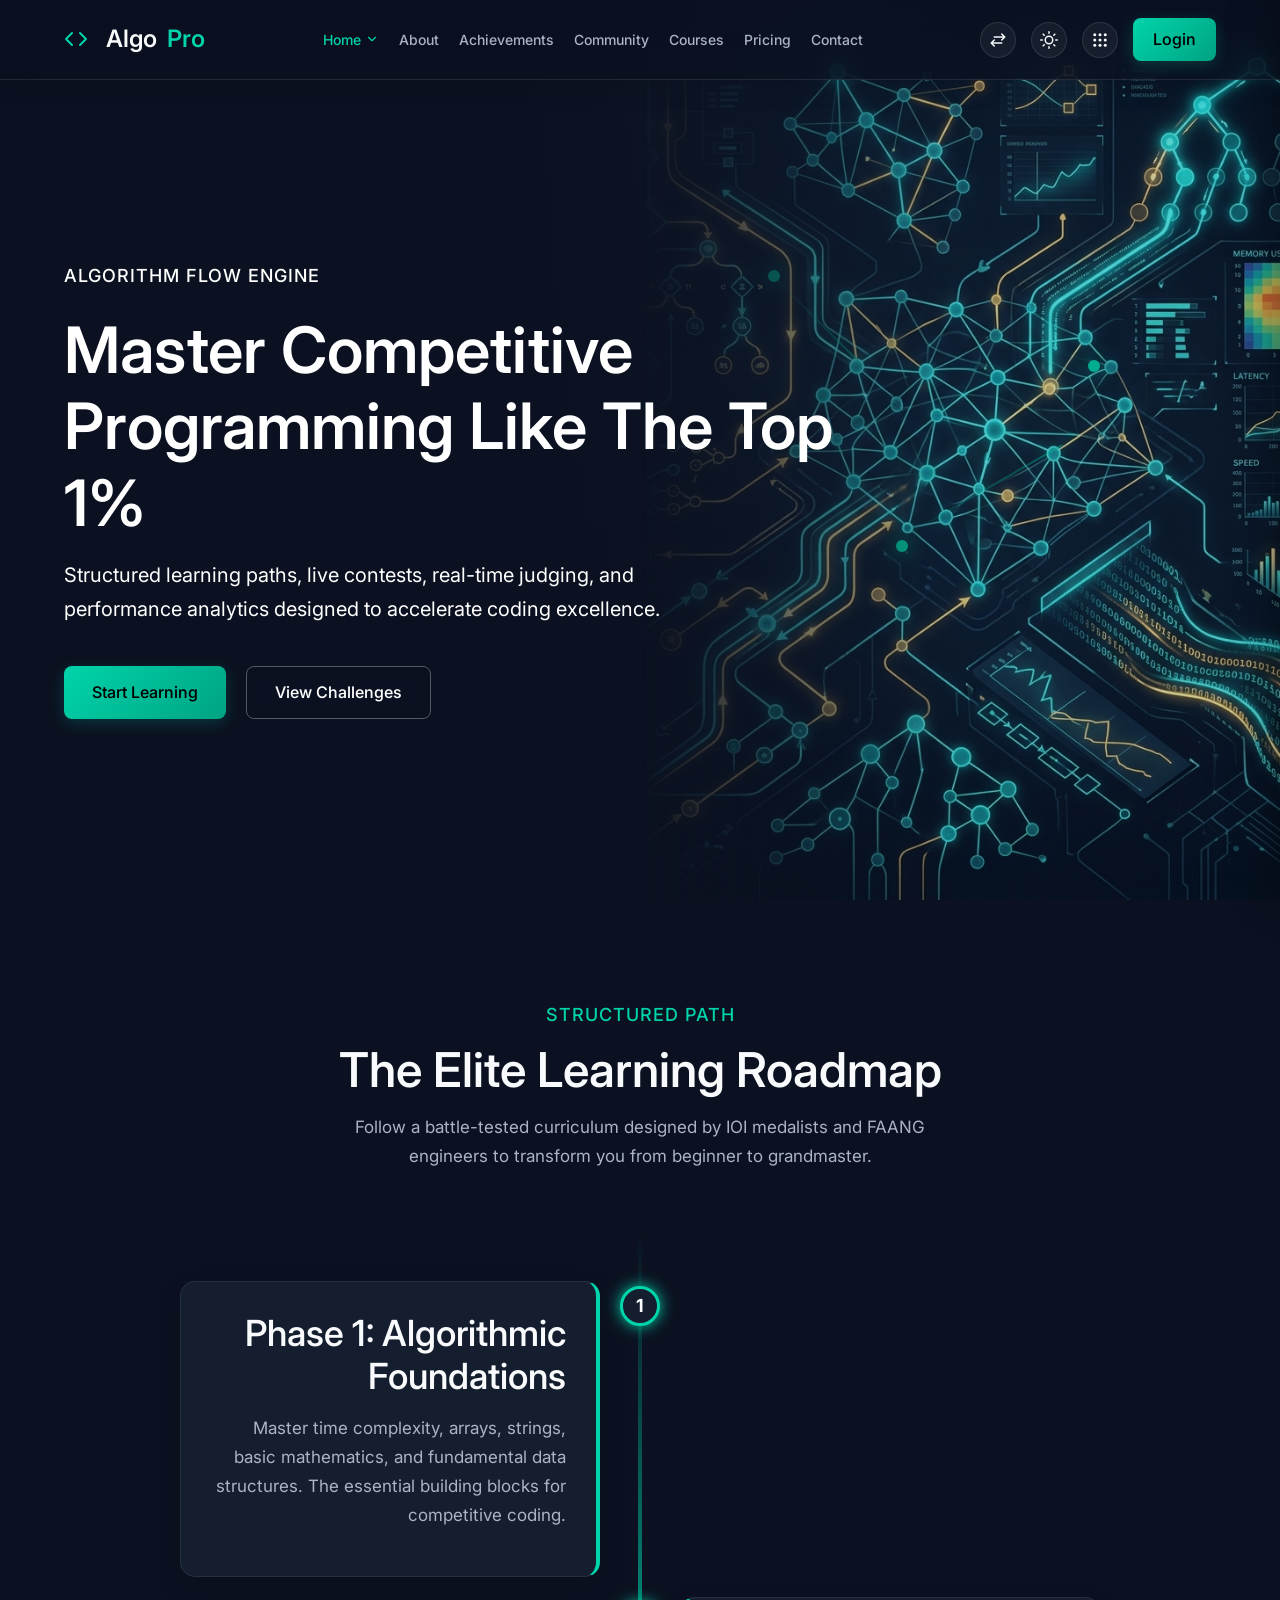
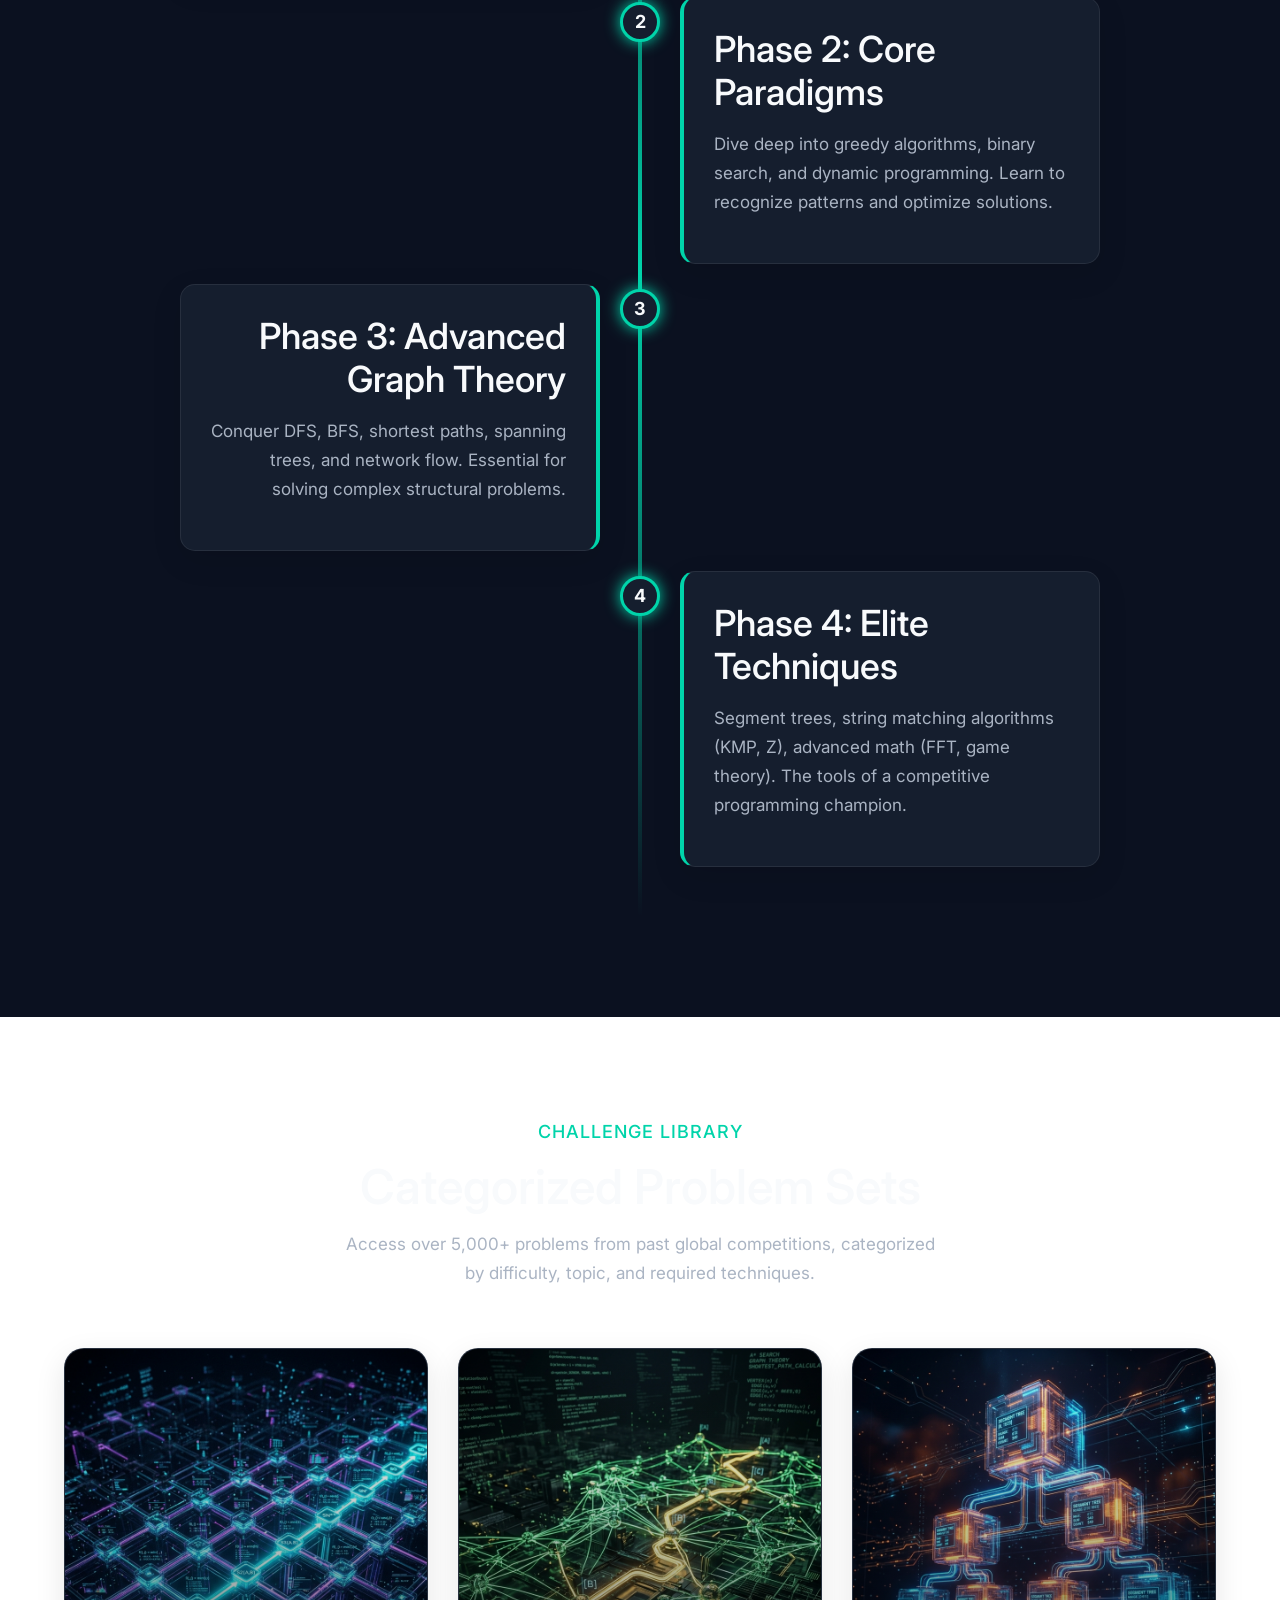
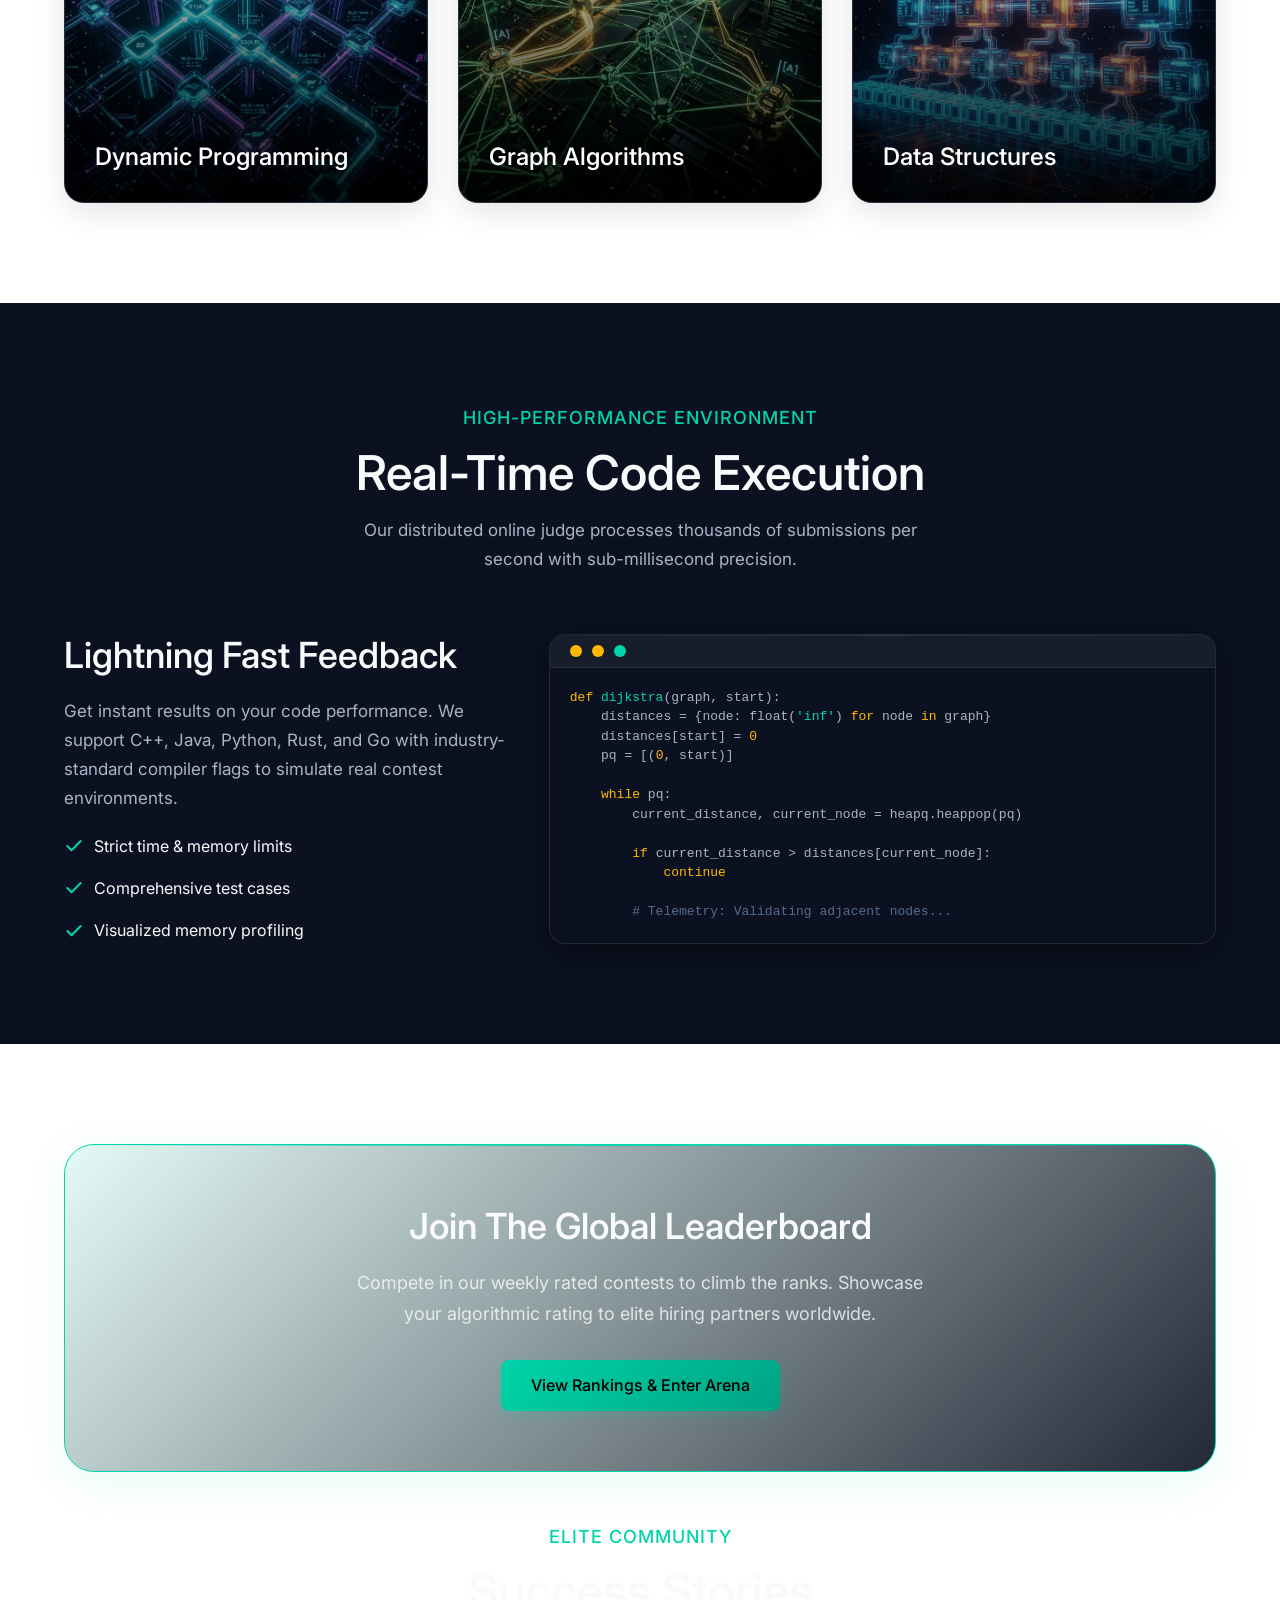
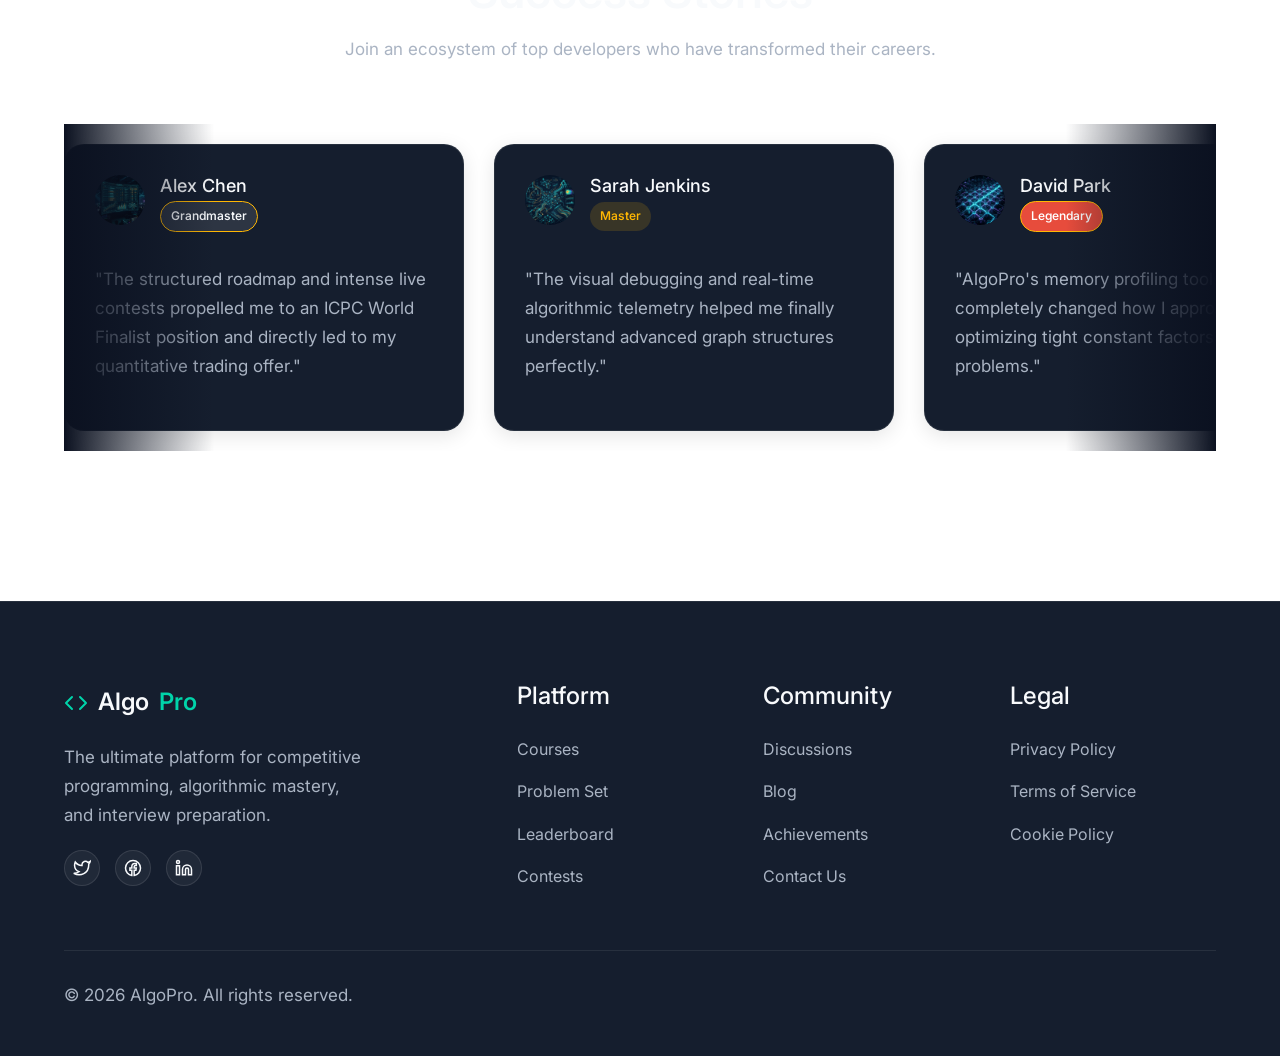
==== commit 2d3384dd: "1st commit" ====
--- a/index.html
+++ b/index.html
@@ -81,8 +81,8 @@
         .roadmap-card {
             padding: 10px 40px; position: relative; width: 50%; z-index: 2;
         }
-        .roadmap-card:nth-child(odd) { left: 0; text-align: right; }
-        .roadmap-card:nth-child(even) { left: 50%; }
+        .roadmap-card:nth-child(odd) { inset-inline-start: 0; text-align: right; }
+        .roadmap-card:nth-child(even) { inset-inline-start: 50%; }
         .roadmap-icon {
             position: absolute; width: 40px; height: 40px; right: -20px;
             background: var(--card-bg); border: 3px solid var(--accent-color); border-radius: 50%;
@@ -107,7 +107,7 @@
         @media screen and (max-width: 768px) {
             .roadmap-container::after { left: 31px; }
             .roadmap-card { width: 100%; padding-left: 70px; padding-right: 25px; }
-            .roadmap-card:nth-child(even) { left: 0%; }
+            .roadmap-card:nth-child(even) { inset-inline-start: 0%; }
             .roadmap-card:nth-child(odd) { text-align: left; }
             .roadmap-icon, .roadmap-card:nth-child(even) .roadmap-icon { left: 11px; right: auto; }
             .roadmap-card:nth-child(odd) .roadmap-content, .roadmap-card:nth-child(even) .roadmap-content {
@@ -188,7 +188,8 @@
         .community-marquee { display: flex; gap: 30px; width: max-content; animation: marqueeScroll 30s linear infinite; }
         .community-marquee:hover { animation-play-state: paused; }
         @keyframes marqueeScroll { 0% { transform: translateX(0); } 100% { transform: translateX(calc(-50% - 15px)); } }
-        .marquee-card { width: 400px; background: var(--card-bg); border: 1px solid var(--border-color); border-radius: 20px; padding: 30px; display: flex; flex-direction: column; gap: 20px; box-shadow: 0 5px 20px rgba(0,0,0,0.1); transition: all 0.3s ease; }
+        .marquee-card { width: 400px; flex-shrink: 0; max-width: 90vw !important; background: var(--card-bg); border: 1px solid var(--border-color); border-radius: 20px; padding: 30px; display: flex; flex-direction: column; gap: 20px; box-shadow: 0 5px 20px rgba(0,0,0,0.1); transition: all 0.3s ease; }
+        .marquee-card-header { display: flex; align-items: flex-start; gap: 15px; min-height: 70px; }
         .marquee-card:hover { border-color: var(--accent-color); transform: scale(1.02); }
         .community-banner { max-width: 1200px; margin: 0 auto; background: linear-gradient(135deg, rgba(0, 212, 170, 0.1) 0%, rgba(11, 17, 32, 0.9) 100%); border: 1px solid var(--accent-color); border-radius: 30px; padding: 60px; text-align: center; box-shadow: 0 10px 40px rgba(0, 212, 170, 0.1); position: relative; overflow: hidden; }
         [data-theme="light"] .community-banner { background: linear-gradient(135deg, rgba(0, 212, 170, 0.1) 0%, rgba(255, 255, 255, 0.9) 100%); }
@@ -256,21 +257,36 @@
         <button class="offcanvas-close">&times;</button>
         <a href="index.html" class="navbar-brand mb-4">Algo<span>Pro</span></a>
         <div class="offcanvas-links">
-            <a href="index.html">Home 1</a>
-            <a href="home-2.html">Home 2</a>
-            <a href="about.html">About</a>
-            <a href="achievements.html">Achievements</a>
-            <a href="community.html">Community</a>
-            <a href="courses.html">Courses</a>
-            <a href="pricing.html">Pricing</a>
-            <a href="contact.html">Contact</a>
+            <!-- Home accordion -->
+            <div class="mobile-nav-group">
+                <div class="mobile-nav-link mobile-nav-parent" onclick="this.parentElement.classList.toggle('open')" style="display:flex; justify-content:space-between; align-items:center; cursor:pointer;">
+                    <span>Home</span>
+                    <svg class="mobile-chevron" width="14" height="14" viewBox="0 0 24 24" fill="none" stroke="currentColor" stroke-width="2"><polyline points="6 9 12 15 18 9"/></svg>
+                </div>
+                <div class="mobile-nav-children">
+                    <a href="index.html" class="mobile-nav-link mobile-nav-child">Home 1</a>
+                    <a href="home-2.html" class="mobile-nav-link mobile-nav-child">Home 2</a>
+                </div>
+            </div>
+            <a href="about.html" class="mobile-nav-link">About</a>
+            <a href="achievements.html" class="mobile-nav-link">Achievements</a>
+            <a href="community.html" class="mobile-nav-link">Community</a>
+            <a href="courses.html" class="mobile-nav-link">Courses</a>
+            <a href="pricing.html" class="mobile-nav-link">Pricing</a>
+            <a href="contact.html" class="mobile-nav-link">Contact</a>
         </div>
         <div class="offcanvas-actions" style="margin-top: auto; padding-top: 20px; border-top: 1px solid var(--border-color); display: flex; flex-direction: column; gap: 15px;">
-            <div style="display: flex; gap: 15px; justify-content: center;">
-                <button class="rtl-toggle" title="Toggle RTL" style="background:none;border:none;color:var(--text-color);cursor:pointer;display:flex;align-items:center;"><svg width="24" height="24" viewBox="0 0 24 24" fill="none" stroke="currentColor" stroke-width="2"><path d="M3 12h14"/><path d="M13 8l4 4-4 4"/><path d="M11 4v16"/><path d="M7 4v16"/></svg></button>
-                <button class="theme-toggle" title="Toggle Theme" style="background:none;border:none;color:var(--text-color);cursor:pointer;display:flex;align-items:center;"><svg width="24" height="24" viewBox="0 0 24 24" fill="none" stroke="currentColor" stroke-width="2"><circle cx="12" cy="12" r="5"/><path d="M12 1v2M12 21v2M4.22 4.22l1.42 1.42M18.36 18.36l1.42 1.42M1 12h2M21 12h2M4.22 19.78l1.42-1.42M18.36 5.64l1.42-1.42"/></svg></button>
-            </div>
-            <a href="dashboard.html" class="btn btn-outline" style="text-align: center;">Dashboard</a>
+            <div style="display: flex; gap: 15px; justify-content: center; align-items: center;">
+                <button class="nav-icon-btn rtl-toggle" title="Toggle RTL">
+                    <svg width="18" height="18" viewBox="0 0 24 24" fill="none" stroke="currentColor" stroke-width="2" stroke-linecap="round" stroke-linejoin="round"><path d="M17 4l4 4-4 4M7 20l-4-4 4-4M21 8H7M3 16h14"/></svg>
+                </button>
+                <button class="nav-icon-btn theme-toggle" title="Toggle Theme">
+                    <svg width="18" height="18" viewBox="0 0 24 24" fill="none" stroke="currentColor" stroke-width="2" stroke-linecap="round" stroke-linejoin="round"><circle cx="12" cy="12" r="5"/><path d="M12 1v2M12 21v2M4.22 4.22l1.42 1.42M18.36 18.36l1.42 1.42M1 12h2M21 12h2M4.22 19.78l1.42-1.42M18.36 5.64l1.42-1.42"/></svg>
+                </button>
+                <a href="dashboard.html" title="Dashboard" class="nav-icon-btn">
+                    <svg width="18" height="18" viewBox="0 0 24 24" fill="currentColor"><circle cx="5" cy="5" r="2"/><circle cx="12" cy="5" r="2"/><circle cx="19" cy="5" r="2"/><circle cx="5" cy="12" r="2"/><circle cx="12" cy="12" r="2"/><circle cx="19" cy="12" r="2"/><circle cx="5" cy="19" r="2"/><circle cx="12" cy="19" r="2"/><circle cx="19" cy="19" r="2"/></svg>
+                </a>
+            </div>
             <a href="login.html" class="btn btn-primary" style="text-align: center;">Login</a>
         </div>
     </div>
@@ -454,48 +470,48 @@
             <div class="community-marquee">
                 <!-- Original Set -->
                 <div class="marquee-card">
-                    <div style="display: flex; align-items: center; gap: 15px;">
-                        <div style="width: 50px; height: 50px; border-radius: 50%; background: var(--border-color); overflow: hidden;">
+                    <div class="marquee-card-header">
+                        <div style="width: 50px; height: 50px; border-radius: 50%; background: var(--border-color); overflow: hidden; flex-shrink: 0;">
                             <img src="images/hero_2.png" alt="Avatar" style="width: 100%; height: 100%; object-fit: cover;">
                         </div>
                         <div>
-                            <h4 style="margin: 0; font-size: 18px;">Alex Chen</h4>
+                            <h4 style="margin: 0; font-size: 18px; line-height: 1.2; margin-bottom: 5px;">Alex Chen</h4>
                             <span class="badge badge-hard">Grandmaster</span>
                         </div>
                     </div>
                     <p class="card-desc">"The structured roadmap and intense live contests propelled me to an ICPC World Finalist position and directly led to my quantitative trading offer."</p>
                 </div>
                 <div class="marquee-card">
-                    <div style="display: flex; align-items: center; gap: 15px;">
-                        <div style="width: 50px; height: 50px; border-radius: 50%; background: var(--border-color); overflow: hidden;">
+                    <div class="marquee-card-header">
+                        <div style="width: 50px; height: 50px; border-radius: 50%; background: var(--border-color); overflow: hidden; flex-shrink: 0;">
                             <img src="images/hero_1.png" alt="Avatar" style="width: 100%; height: 100%; object-fit: cover;">
                         </div>
                         <div>
-                            <h4 style="margin: 0; font-size: 18px;">Sarah Jenkins</h4>
+                            <h4 style="margin: 0; font-size: 18px; line-height: 1.2; margin-bottom: 5px;">Sarah Jenkins</h4>
                             <span class="badge badge-medium">Master</span>
                         </div>
                     </div>
                     <p class="card-desc">"The visual debugging and real-time algorithmic telemetry helped me finally understand advanced graph structures perfectly."</p>
                 </div>
                 <div class="marquee-card">
-                    <div style="display: flex; align-items: center; gap: 15px;">
-                        <div style="width: 50px; height: 50px; border-radius: 50%; background: var(--border-color); overflow: hidden;">
+                    <div class="marquee-card-header">
+                        <div style="width: 50px; height: 50px; border-radius: 50%; background: var(--border-color); overflow: hidden; flex-shrink: 0;">
                             <img src="images/dp_visual.png" alt="Avatar" style="width: 100%; height: 100%; object-fit: cover;">
                         </div>
                         <div>
-                            <h4 style="margin: 0; font-size: 18px;">David Park</h4>
+                            <h4 style="margin: 0; font-size: 18px; line-height: 1.2; margin-bottom: 5px;">David Park</h4>
                             <span class="badge badge-hard" style="background: #e74c3c; color: white;">Legendary</span>
                         </div>
                     </div>
                     <p class="card-desc">"AlgoPro's memory profiling tools completely changed how I approach optimizing tight constant factors in DP problems."</p>
                 </div>
                 <div class="marquee-card">
-                    <div style="display: flex; align-items: center; gap: 15px;">
-                        <div style="width: 50px; height: 50px; border-radius: 50%; background: var(--border-color); overflow: hidden;">
+                    <div class="marquee-card-header">
+                        <div style="width: 50px; height: 50px; border-radius: 50%; background: var(--border-color); overflow: hidden; flex-shrink: 0;">
                             <img src="images/ds_visual.png" alt="Avatar" style="width: 100%; height: 100%; object-fit: cover;">
                         </div>
                         <div>
-                            <h4 style="margin: 0; font-size: 18px;">Elena Rostova</h4>
+                            <h4 style="margin: 0; font-size: 18px; line-height: 1.2; margin-bottom: 5px;">Elena Rostova</h4>
                             <span class="badge badge-easy">Candidate Master</span>
                         </div>
                     </div>
@@ -503,48 +519,48 @@
                 </div>
                 <!-- Duplicated Set for infinite loop -->
                 <div class="marquee-card">
-                    <div style="display: flex; align-items: center; gap: 15px;">
-                        <div style="width: 50px; height: 50px; border-radius: 50%; background: var(--border-color); overflow: hidden;">
+                    <div class="marquee-card-header">
+                        <div style="width: 50px; height: 50px; border-radius: 50%; background: var(--border-color); overflow: hidden; flex-shrink: 0;">
                             <img src="images/hero_2.png" alt="Avatar" style="width: 100%; height: 100%; object-fit: cover;">
                         </div>
                         <div>
-                            <h4 style="margin: 0; font-size: 18px;">Alex Chen</h4>
+                            <h4 style="margin: 0; font-size: 18px; line-height: 1.2; margin-bottom: 5px;">Alex Chen</h4>
                             <span class="badge badge-hard">Grandmaster</span>
                         </div>
                     </div>
                     <p class="card-desc">"The structured roadmap and intense live contests propelled me to an ICPC World Finalist position and directly led to my quantitative trading offer."</p>
                 </div>
                 <div class="marquee-card">
-                    <div style="display: flex; align-items: center; gap: 15px;">
-                        <div style="width: 50px; height: 50px; border-radius: 50%; background: var(--border-color); overflow: hidden;">
+                    <div class="marquee-card-header">
+                        <div style="width: 50px; height: 50px; border-radius: 50%; background: var(--border-color); overflow: hidden; flex-shrink: 0;">
                             <img src="images/hero_1.png" alt="Avatar" style="width: 100%; height: 100%; object-fit: cover;">
                         </div>
                         <div>
-                            <h4 style="margin: 0; font-size: 18px;">Sarah Jenkins</h4>
+                            <h4 style="margin: 0; font-size: 18px; line-height: 1.2; margin-bottom: 5px;">Sarah Jenkins</h4>
                             <span class="badge badge-medium">Master</span>
                         </div>
                     </div>
                     <p class="card-desc">"The visual debugging and real-time algorithmic telemetry helped me finally understand advanced graph structures perfectly."</p>
                 </div>
                 <div class="marquee-card">
-                    <div style="display: flex; align-items: center; gap: 15px;">
-                        <div style="width: 50px; height: 50px; border-radius: 50%; background: var(--border-color); overflow: hidden;">
+                    <div class="marquee-card-header">
+                        <div style="width: 50px; height: 50px; border-radius: 50%; background: var(--border-color); overflow: hidden; flex-shrink: 0;">
                             <img src="images/dp_visual.png" alt="Avatar" style="width: 100%; height: 100%; object-fit: cover;">
                         </div>
                         <div>
-                            <h4 style="margin: 0; font-size: 18px;">David Park</h4>
+                            <h4 style="margin: 0; font-size: 18px; line-height: 1.2; margin-bottom: 5px;">David Park</h4>
                             <span class="badge badge-hard" style="background: #e74c3c; color: white;">Legendary</span>
                         </div>
                     </div>
                     <p class="card-desc">"AlgoPro's memory profiling tools completely changed how I approach optimizing tight constant factors in DP problems."</p>
                 </div>
                 <div class="marquee-card">
-                    <div style="display: flex; align-items: center; gap: 15px;">
-                        <div style="width: 50px; height: 50px; border-radius: 50%; background: var(--border-color); overflow: hidden;">
+                    <div class="marquee-card-header">
+                        <div style="width: 50px; height: 50px; border-radius: 50%; background: var(--border-color); overflow: hidden; flex-shrink: 0;">
                             <img src="images/ds_visual.png" alt="Avatar" style="width: 100%; height: 100%; object-fit: cover;">
                         </div>
                         <div>
-                            <h4 style="margin: 0; font-size: 18px;">Elena Rostova</h4>
+                            <h4 style="margin: 0; font-size: 18px; line-height: 1.2; margin-bottom: 5px;">Elena Rostova</h4>
                             <span class="badge badge-easy">Candidate Master</span>
                         </div>
                     </div>
--- a/css/style.css
+++ b/css/style.css
@@ -52,13 +52,13 @@
   background: var(--bg-gradient);
   background-attachment: fixed;
   color: var(--text-color);
-  overflow-x: hidden;
+  overflow-x: clip;
   line-height: 1.7;
 }
 
 /* Global horizontal scroll prevention */
 html {
-  overflow-x: hidden;
+  overflow-x: clip;
   max-width: 100%;
 }
 
@@ -69,7 +69,7 @@
   }
   section, .section, .container, footer, nav {
     max-width: 100vw;
-    overflow-x: hidden;
+    overflow-x: clip;
   }
 }
 
@@ -897,3 +897,43 @@
         align-items: flex-start;
     }
 }
+
+/* ── Mobile Offcanvas Home Accordion ── */
+.mobile-nav-group {
+    border-bottom: 1px solid var(--border-color);
+}
+.mobile-nav-parent {
+    border-bottom: none !important;
+    user-select: none;
+}
+.mobile-chevron {
+    transition: transform 0.3s ease;
+    flex-shrink: 0;
+    color: var(--text-secondary);
+}
+.mobile-nav-group.open .mobile-chevron {
+    transform: rotate(180deg);
+}
+.mobile-nav-group.open .mobile-nav-parent {
+    color: var(--accent-color);
+}
+.mobile-nav-children {
+    max-height: 0;
+    overflow: hidden;
+    transition: max-height 0.35s cubic-bezier(0.16, 1, 0.3, 1);
+}
+.mobile-nav-group.open .mobile-nav-children {
+    max-height: 200px;
+}
+.mobile-nav-child {
+    padding-left: 40px !important;
+    font-size: 13px !important;
+    color: var(--text-secondary) !important;
+    border-left: 2px solid var(--accent-color);
+    margin-left: 16px;
+}
+.mobile-nav-child:hover,
+.mobile-nav-child.active-child {
+    color: var(--accent-color) !important;
+    background: rgba(0, 212, 170, 0.06);
+}
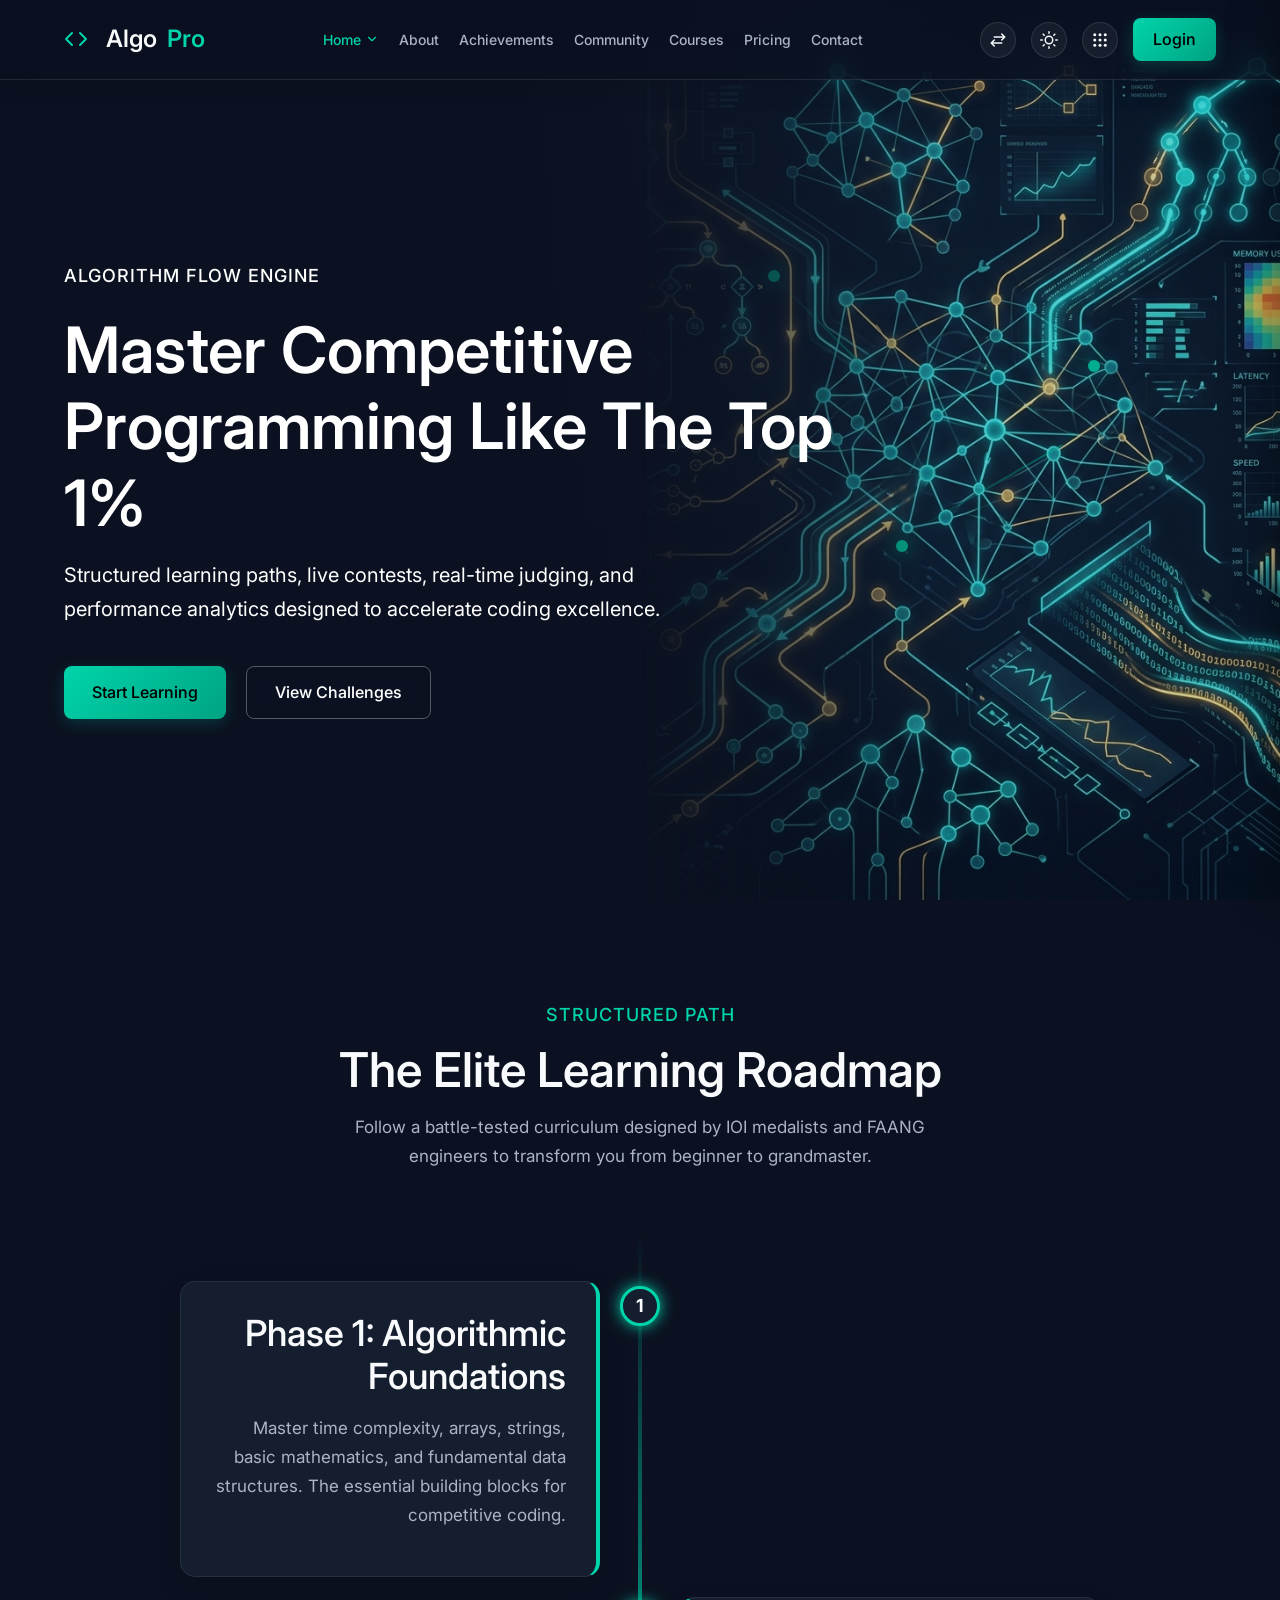
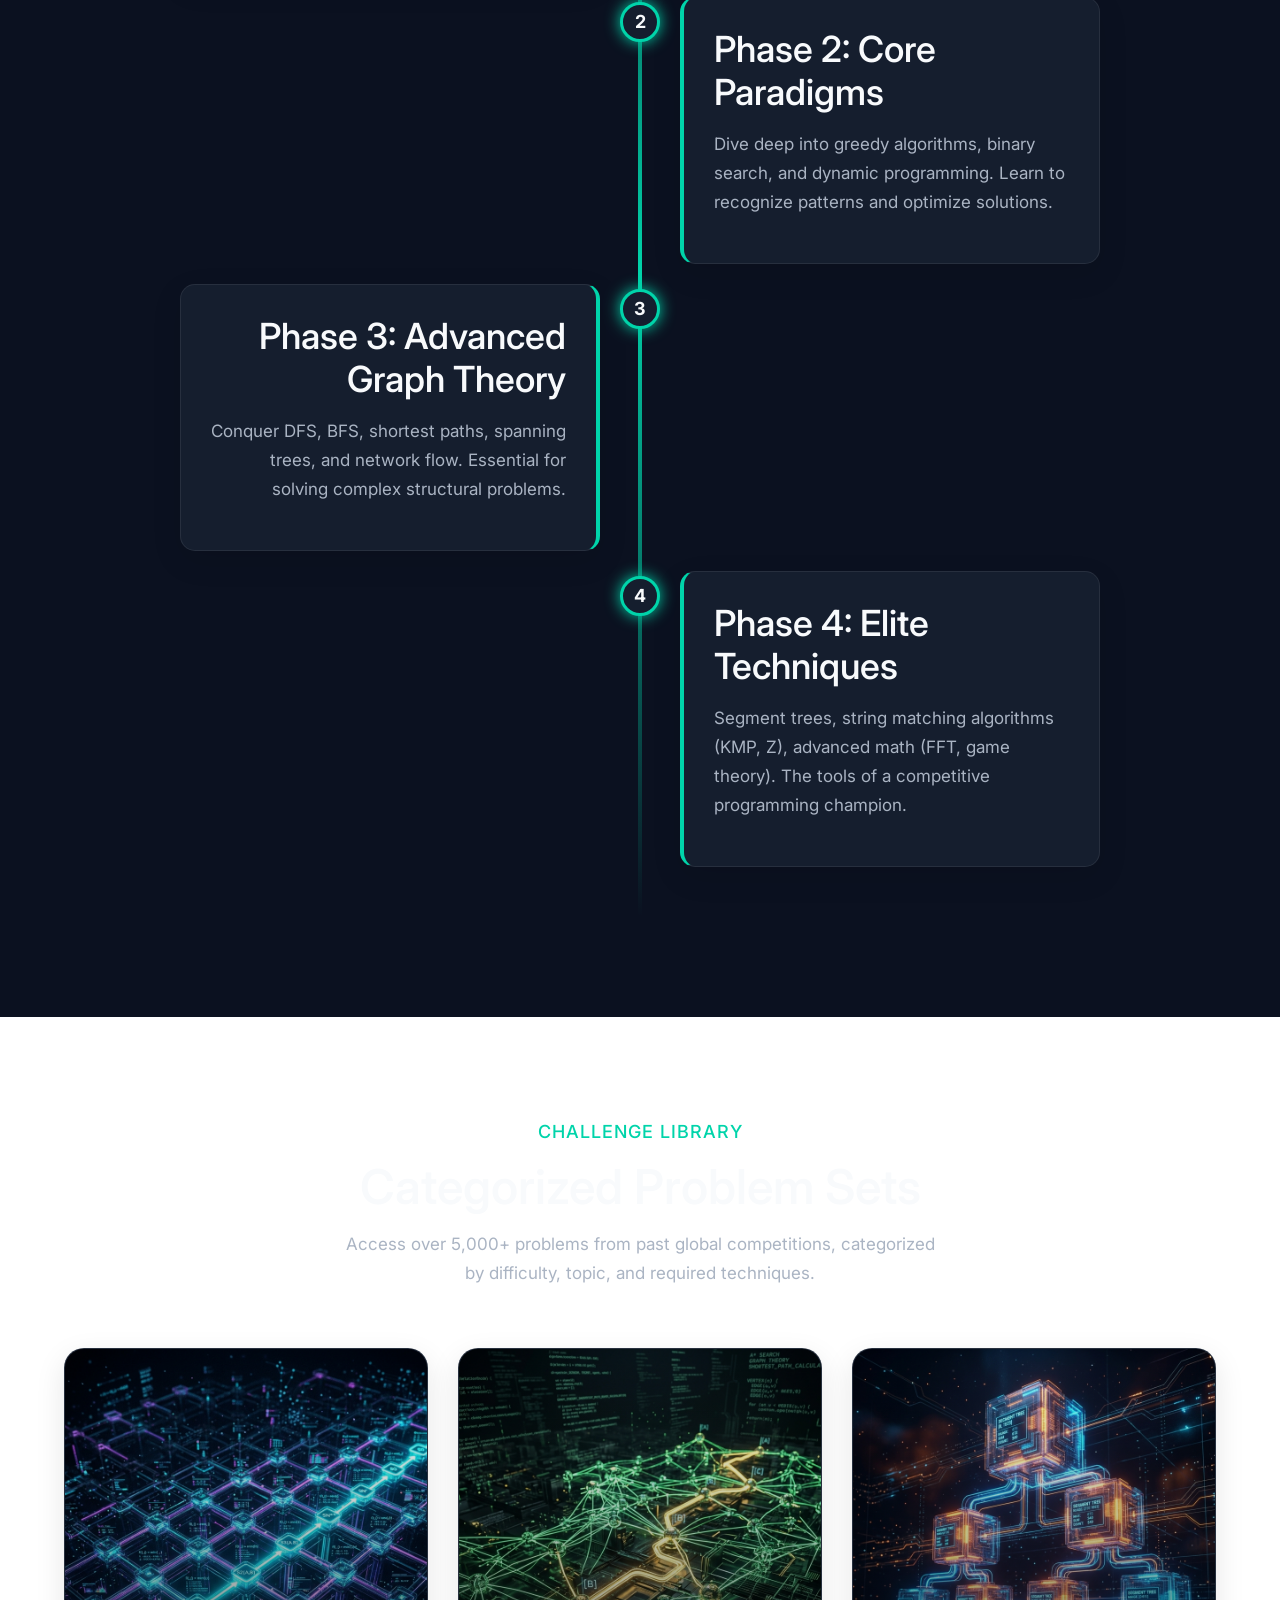
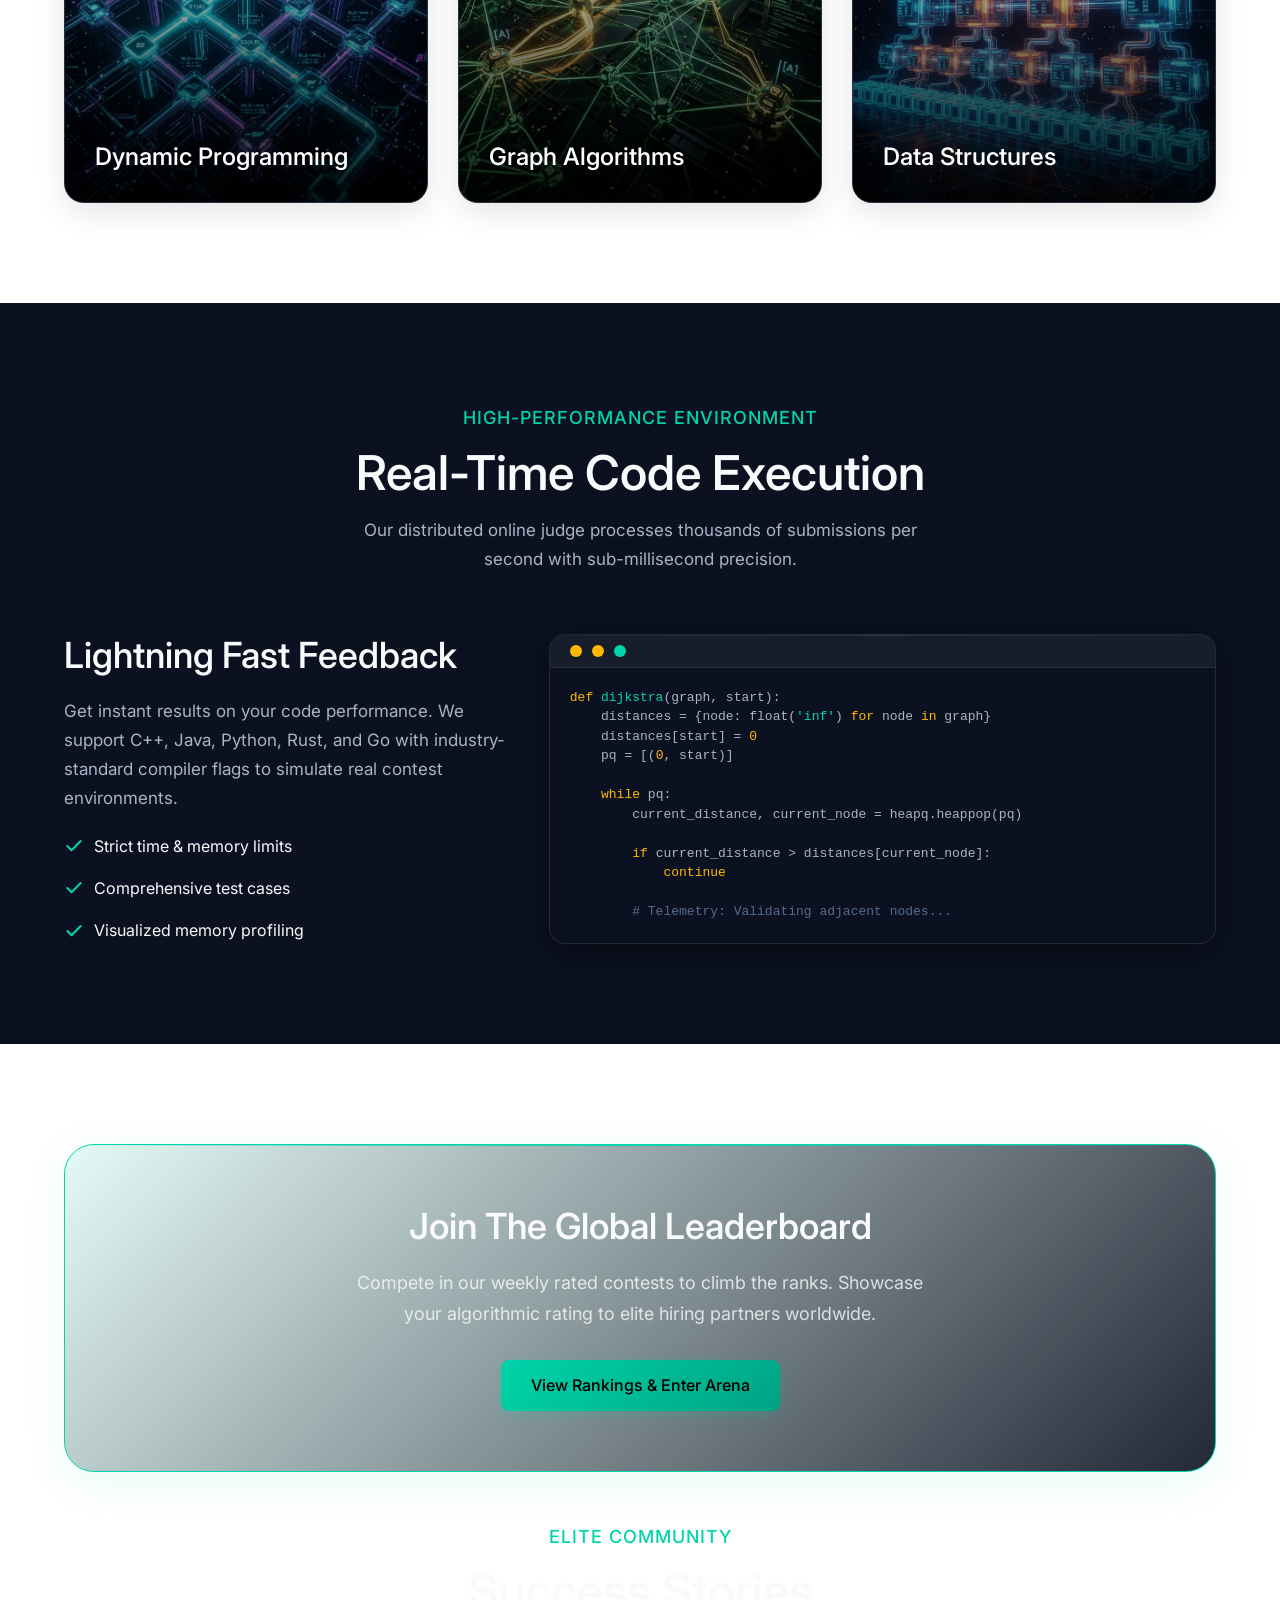
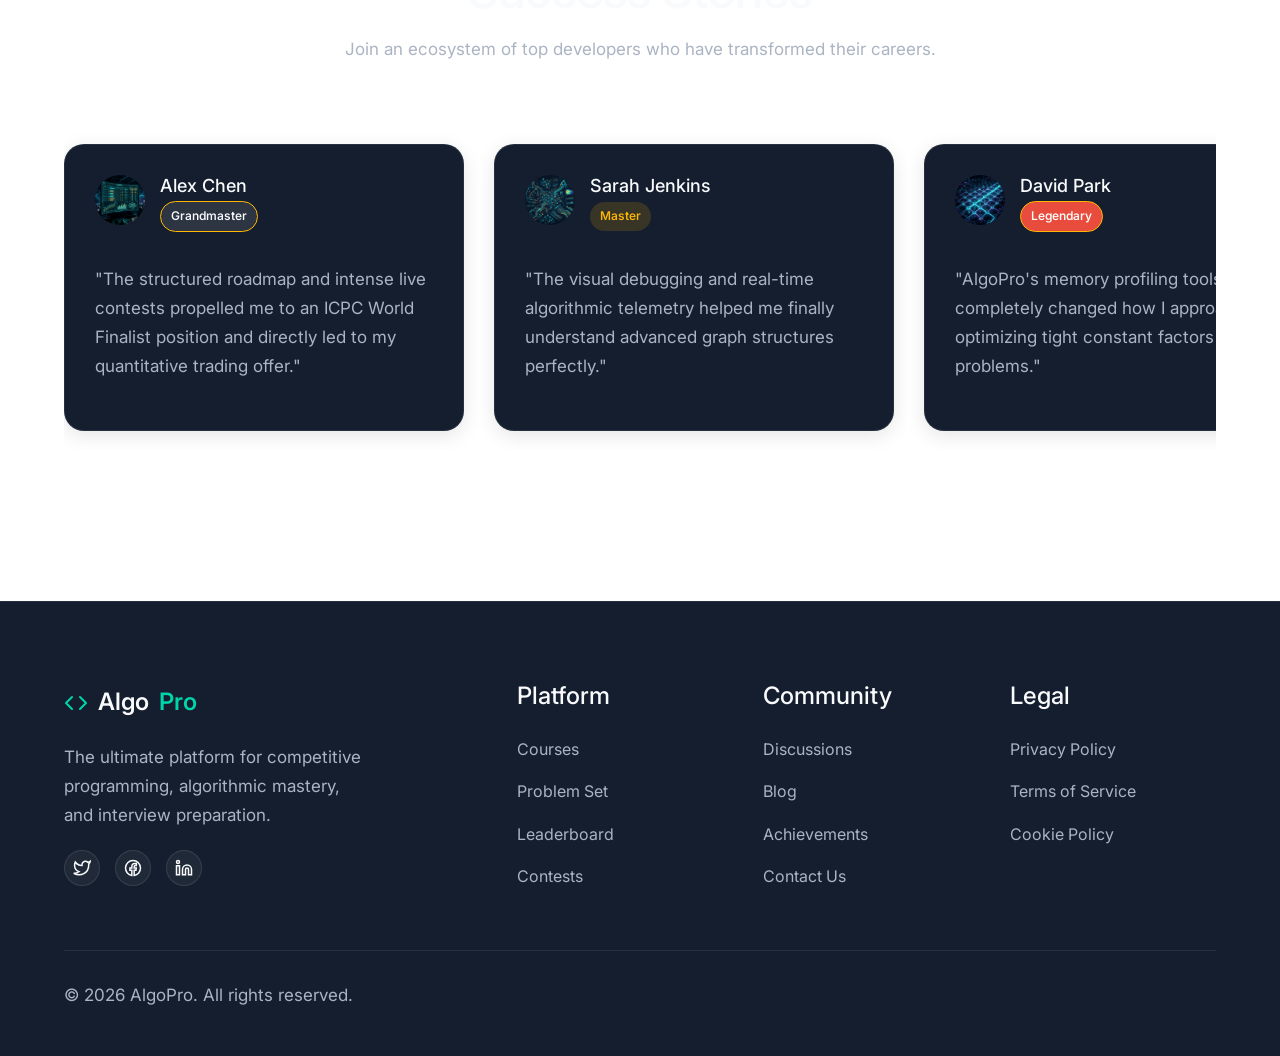
==== commit ae18b628: "2nd commit" ====
--- a/index.html
+++ b/index.html
@@ -183,8 +183,7 @@
         
         /* Elite Community Marquee & Banner */
         .community-marquee-wrapper { position: relative; width: 100%; overflow: hidden; padding: 20px 0; margin-bottom: 50px; z-index: 2; }
-        .community-marquee-wrapper::before { content:''; position:absolute; top:0; left:0; bottom:0; width:150px; background:linear-gradient(90deg, var(--bg-color), transparent); z-index:3; pointer-events:none; }
-        .community-marquee-wrapper::after { content:''; position:absolute; top:0; right:0; bottom:0; width:150px; background:linear-gradient(-90deg, var(--bg-color), transparent); z-index:3; pointer-events:none; }
+
         .community-marquee { display: flex; gap: 30px; width: max-content; animation: marqueeScroll 30s linear infinite; }
         .community-marquee:hover { animation-play-state: paused; }
         @keyframes marqueeScroll { 0% { transform: translateX(0); } 100% { transform: translateX(calc(-50% - 15px)); } }
@@ -195,8 +194,7 @@
         [data-theme="light"] .community-banner { background: linear-gradient(135deg, rgba(0, 212, 170, 0.1) 0%, rgba(255, 255, 255, 0.9) 100%); }
         .community-banner::before { content: ''; position: absolute; top: 0; left: 0; right: 0; height: 1px; background: linear-gradient(90deg, transparent, var(--accent-color), transparent); }
         [dir="rtl"] .community-marquee { animation: marqueeScrollRTL 30s linear infinite; }
-        [dir="rtl"] .community-marquee-wrapper::before { background:linear-gradient(-90deg, var(--bg-color), transparent); }
-        [dir="rtl"] .community-marquee-wrapper::after { background:linear-gradient(90deg, var(--bg-color), transparent); }
+
         @keyframes marqueeScrollRTL { 0% { transform: translateX(0); } 100% { transform: translateX(calc(50% + 15px)); } }
         /* Hero Section Responsive Fixes */
         @media screen and (max-width: 1024px) {
